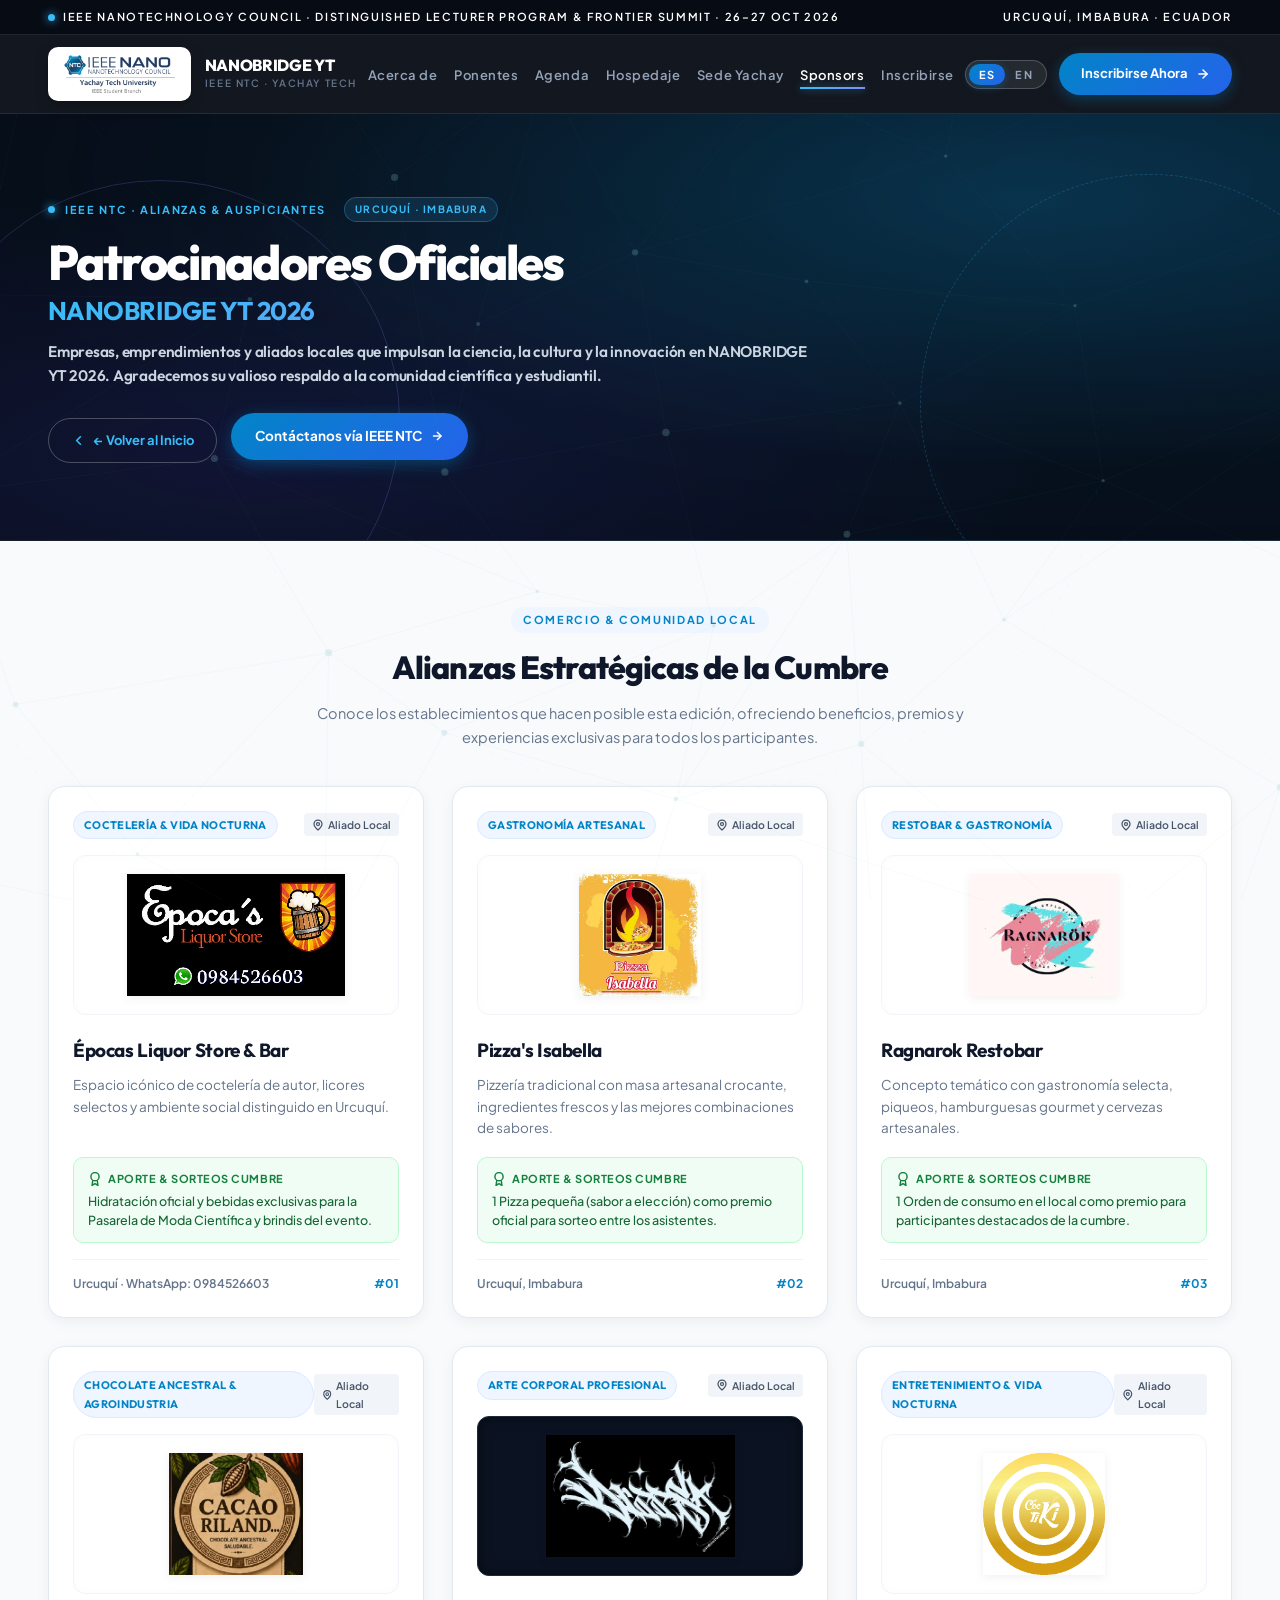
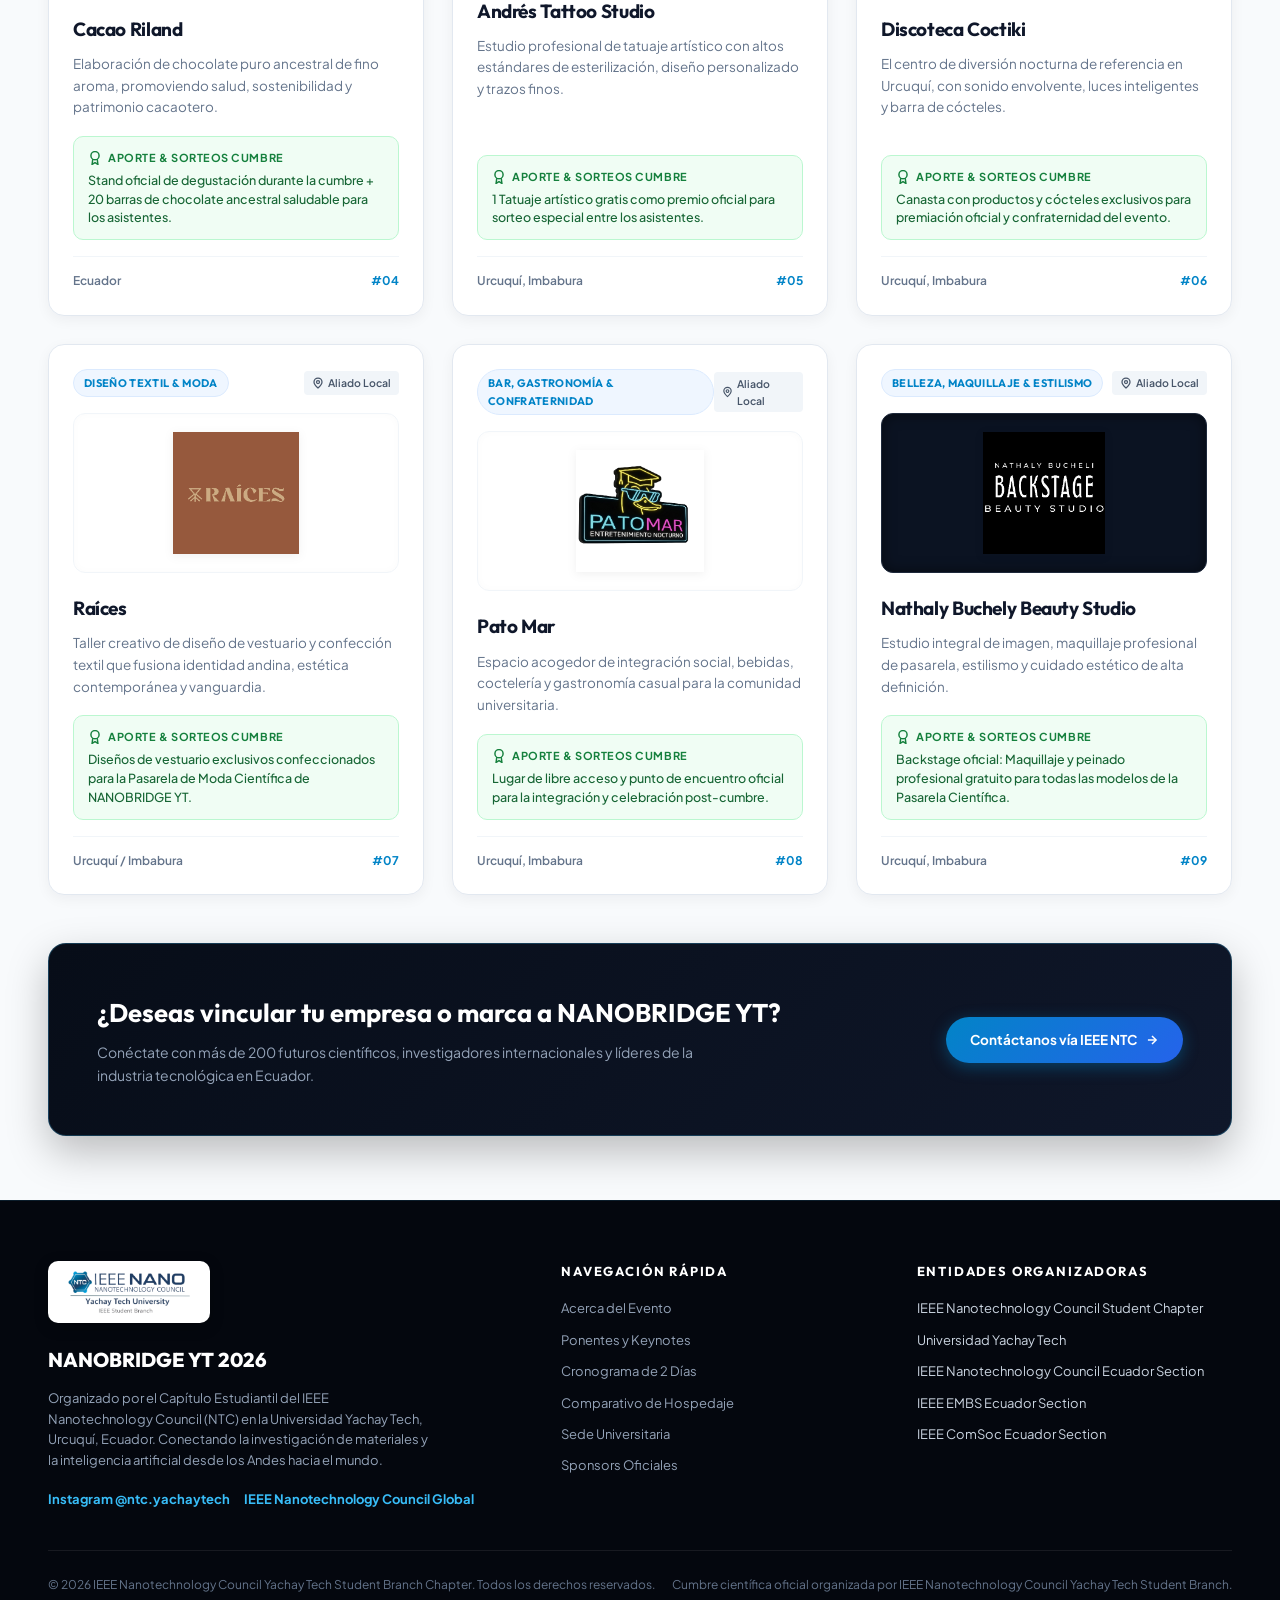
==== sponsors.html @ 6566cf1e "Update footer organizing entities: IEEE Nanotechnology Council Student Chapter & IEEE Nanotechnology" ====
<!DOCTYPE html>
<html lang="es">
<head>
  <meta charset="UTF-8">
  <meta name="viewport" content="width=device-width, initial-scale=1.0">
  <title>Sponsors Oficiales · NANOBRIDGE YT 2026 | IEEE Nanotechnology Council</title>
  <meta name="description" content="Patrocinadores y auspiciantes oficiales de NANOBRIDGE YT 2026. Alianzas locales y empresariales que apoyan la cumbre internacional de nanotecnología e IA en Yachay Tech.">
  <link rel="icon" type="image/png" href="assets/ieee-ntc-official-trimmed.png">

  <!-- Google Fonts Preconnect -->
  <link rel="preconnect" href="https://fonts.googleapis.com">
  <link rel="preconnect" href="https://fonts.gstatic.com" crossorigin>
  <link href="https://fonts.googleapis.com/css2?family=Outfit:wght@400;500;600;700;800&family=Plus+Jakarta+Sans:ital,wght@0,300;0,400;0,500;0,600;0,700;0,800;1,400&family=JetBrains+Mono:wght@400;500;600&display=swap" rel="stylesheet">

  <!-- Stylesheet -->
  <link rel="stylesheet" href="styles.css?v=3.0">

  <!-- Embedded Critical Styles for Instant, Cache-Proof Rendering -->
  <style>
    /* Sticky Top Header */
    .main-header {
      position: sticky;
      top: 0;
      background-color: rgba(7, 11, 20, 0.95) !important;
      backdrop-filter: blur(16px);
      -webkit-backdrop-filter: blur(16px);
      border-bottom: 1px solid rgba(56, 189, 248, 0.15) !important;
      z-index: 100 !important;
      color: #ffffff !important;
    }
    .nav-wrapper, .header-inner {
      display: flex !important;
      justify-content: space-between !important;
      align-items: center !important;
      height: 78px !important;
      flex-wrap: nowrap !important;
    }
    .brand-group {
      display: flex !important;
      align-items: center !important;
      gap: 16px !important;
      flex-shrink: 0 !important;
    }
    .nav-menu {
      display: flex !important;
      align-items: center !important;
      list-style: none !important;
      gap: clamp(8px, 1.3vw, 20px) !important;
      flex-wrap: nowrap !important;
      white-space: nowrap !important;
    }
    .nav-link {
      color: #94a3b8 !important;
      transition: color 0.2s ease !important;
    }
    .nav-link:hover, .nav-link.active {
      color: #ffffff !important;
    }
    .nav-link.active::after {
      width: 100% !important;
    }
    .nav-actions {
      display: flex !important;
      align-items: center !important;
      gap: 12px !important;
      flex-shrink: 0 !important;
    }

    /* Hero Head Section */
    .hero-section,
    .sponsors-hero-section {
      position: relative !important;
      background-color: #070d18 !important;
      background-image: 
        radial-gradient(at 80% 20%, rgba(14, 165, 233, 0.18) 0px, transparent 55%),
        radial-gradient(at 20% 80%, rgba(79, 70, 229, 0.14) 0px, transparent 55%) !important;
      color: #ffffff !important;
      padding: clamp(2.5rem, 4vw, 4rem) 0 clamp(2rem, 3.5vw, 3.5rem) !important;
      border-bottom: 1px solid rgba(255, 255, 255, 0.08) !important;
      overflow: hidden !important;
    }
    .hero-eyebrow-wrapper {
      display: flex !important;
      align-items: center !important;
      gap: 10px !important;
      font-size: 11px !important;
      font-weight: 700 !important;
      letter-spacing: 0.15em !important;
      text-transform: uppercase !important;
      color: #38bdf8 !important;
      margin-bottom: 14px !important;
    }
    .eyebrow-pill {
      width: 7px !important;
      height: 7px !important;
      background-color: #38bdf8 !important;
      border-radius: 50% !important;
      box-shadow: 0 0 10px #38bdf8 !important;
    }
    .hero-main-title {
      color: #ffffff !important;
      font-family: var(--font-heading, 'Outfit', sans-serif) !important;
      font-size: clamp(2.2rem, 3.8vw, 3.4rem) !important;
      font-weight: 800 !important;
      line-height: 1.1 !important;
      margin-bottom: 12px !important;
    }
    .hero-main-title .highlight-accent {
      display: block;
      font-size: clamp(1.2rem, 2vw, 1.6rem);
      background: linear-gradient(135deg, #38bdf8 0%, #818cf8 100%);
      -webkit-background-clip: text;
      -webkit-text-fill-color: transparent;
      margin-top: 6px;
    }
    .hero-tagline {
      color: #cbd5e1 !important;
      font-size: clamp(0.95rem, 1.2vw, 1.12rem) !important;
      line-height: 1.55 !important;
    }

    /* Grid Section */
    .sponsors-grid-section {
      padding: clamp(3.5rem, 5vw, 5rem) 0 !important;
      background-color: #f8fafc !important;
      position: relative !important;
      z-index: 10 !important;
    }
    .sponsors-grid {
      display: grid !important;
      grid-template-columns: repeat(auto-fill, minmax(330px, 1fr)) !important;
      gap: 28px !important;
      margin-top: 32px !important;
    }
    .sponsor-card {
      background-color: #ffffff !important;
      border: 1px solid #e2e8f0 !important;
      border-radius: 16px !important;
      padding: 24px !important;
      display: flex !important;
      flex-direction: column !important;
      justify-content: space-between !important;
      transition: all 0.28s ease !important;
      box-shadow: 0 4px 14px rgba(15, 23, 42, 0.05) !important;
    }
    .sponsor-card:hover {
      transform: translateY(-5px) !important;
      box-shadow: 0 16px 36px rgba(15, 23, 42, 0.12) !important;
      border-color: #38bdf8 !important;
    }
    .sponsor-card-header {
      display: flex !important;
      justify-content: space-between !important;
      align-items: center !important;
      margin-bottom: 16px !important;
    }
    .sponsor-cat-badge {
      font-family: var(--font-heading, 'Outfit', sans-serif);
      font-size: 11px !important;
      font-weight: 700 !important;
      color: #0284c7 !important;
      background: #eff6ff !important;
      border: 1px solid #dbeafe !important;
      padding: 4px 10px !important;
      border-radius: 9999px !important;
      text-transform: uppercase !important;
      letter-spacing: 0.03em !important;
    }
    .sponsor-local-badge {
      font-size: 10.5px !important;
      font-weight: 600 !important;
      color: #475569 !important;
      background: #f1f5f9 !important;
      padding: 3px 8px !important;
      border-radius: 4px !important;
      display: flex !important;
      align-items: center !important;
      gap: 4px !important;
    }
    .sponsor-logo-box {
      width: 100% !important;
      height: 160px !important;
      background: #ffffff !important;
      border: 1px solid #f1f5f9 !important;
      border-radius: 12px !important;
      display: flex !important;
      align-items: center !important;
      justify-content: center !important;
      padding: 16px !important;
      margin-bottom: 20px !important;
      box-shadow: inset 0 0 10px rgba(15, 23, 42, 0.02) !important;
      transition: background 0.2s ease !important;
    }
    .sponsor-logo-box.logo-dark-bg {
      background: #0b1322 !important;
      border-color: #1e293b !important;
      box-shadow: inset 0 0 14px rgba(0, 0, 0, 0.5) !important;
    }
    .sponsor-logo-img {
      max-width: 100% !important;
      max-height: 122px !important;
      object-fit: contain !important;
      display: block !important;
      transition: transform 0.28s ease !important;
    }
    .sponsor-card:hover .sponsor-logo-img {
      transform: scale(1.05) !important;
    }
    .sponsor-name {
      font-family: var(--font-heading, 'Outfit', sans-serif);
      font-size: 19px !important;
      font-weight: 700 !important;
      color: #0f172a !important;
      margin-bottom: 8px !important;
    }
    .sponsor-desc {
      font-size: 13.5px !important;
      line-height: 1.6 !important;
      color: #64748b !important;
      margin-bottom: 18px !important;
    }
    .sponsor-benefit-box {
      background: #f0fdf4 !important;
      border: 1px solid #bbf7d0 !important;
      border-radius: 10px !important;
      padding: 12px 14px !important;
      margin-top: auto !important;
      margin-bottom: 16px !important;
    }
    .sponsor-benefit-header {
      display: flex !important;
      align-items: center !important;
      gap: 6px !important;
      font-size: 11px !important;
      font-weight: 700 !important;
      color: #15803d !important;
      text-transform: uppercase !important;
      letter-spacing: 0.05em !important;
      margin-bottom: 4px !important;
    }
    .sponsor-benefit-text {
      font-size: 12.5px !important;
      line-height: 1.5 !important;
      color: #166534 !important;
      font-weight: 500 !important;
    }
    .sponsor-card-footer {
      padding-top: 14px !important;
      border-top: 1px solid #f1f5f9 !important;
      display: flex !important;
      align-items: center !important;
      justify-content: space-between !important;
      font-size: 12px !important;
      color: #64748b !important;
    }

    /* Partnership CTA Banner */
    .sponsor-cta-banner {
      background: linear-gradient(135deg, #070d18 0%, #0f172a 100%) !important;
      border: 1px solid rgba(56, 189, 248, 0.25) !important;
      border-radius: 18px !important;
      padding: clamp(2rem, 4vw, 3rem) !important;
      margin-top: 48px !important;
      color: #ffffff !important;
      display: flex !important;
      align-items: center !important;
      justify-content: space-between !important;
      gap: 24px !important;
      flex-wrap: wrap !important;
      box-shadow: 0 16px 40px rgba(0, 0, 0, 0.25) !important;
    }
    .sponsor-cta-text h3 {
      font-family: var(--font-heading, 'Outfit', sans-serif);
      font-size: clamp(1.3rem, 2vw, 1.7rem) !important;
      font-weight: 700 !important;
      margin-bottom: 6px !important;
      color: #ffffff !important;
    }
    .sponsor-cta-text p {
      font-size: 14px !important;
      color: #94a3b8 !important;
      max-width: 600px !important;
    }

    /* Footer Final Section */
    .main-footer {
      position: relative !important;
      z-index: 50 !important;
      background-color: #04070e !important;
      color: #94a3b8 !important;
      padding: 60px 0 40px !important;
      border-top: 1px solid rgba(56, 189, 248, 0.12) !important;
    }
    .footer-grid {
      display: grid !important;
      grid-template-columns: 1.5fr 1fr 1fr !important;
      gap: 40px !important;
      margin-bottom: 40px !important;
    }
    .footer-brand-title {
      font-family: var(--font-heading, 'Outfit', sans-serif);
      font-size: 20px !important;
      font-weight: 800 !important;
      color: #ffffff !important;
      margin-bottom: 12px !important;
    }
    .footer-brand-desc {
      color: #94a3b8 !important;
      line-height: 1.6 !important;
      max-width: 380px !important;
      margin-bottom: 18px !important;
    }
    .footer-heading {
      font-family: var(--font-heading, 'Outfit', sans-serif);
      font-size: 13px !important;
      font-weight: 700 !important;
      letter-spacing: 0.14em !important;
      text-transform: uppercase !important;
      color: #ffffff !important;
      margin-bottom: 16px !important;
    }
    .footer-links-list {
      list-style: none !important;
      display: flex !important;
      flex-direction: column !important;
      gap: 10px !important;
    }
    .footer-links-list a {
      color: #94a3b8 !important;
      text-decoration: none !important;
      transition: color 0.2s ease !important;
    }
    .footer-links-list a:hover {
      color: #38bdf8 !important;
    }
    .footer-links-list span {
      color: #cbd5e1 !important;
    }
    .footer-bottom {
      border-top: 1px solid rgba(255, 255, 255, 0.08) !important;
      padding-top: 24px !important;
      color: #64748b !important;
      font-size: 12px !important;
      display: flex !important;
      justify-content: space-between !important;
      align-items: center !important;
      flex-wrap: wrap !important;
      gap: 12px !important;
    }

    @media (max-width: 1120px) {
      .nav-menu { gap: 10px !important; }
      .nav-link { font-size: 12px !important; }
      .btn-header-cta { padding: 8px 14px !important; font-size: 12px !important; }
    }
    @media (max-width: 890px) {
      .nav-menu, .btn-header-cta { display: none !important; }
      .mobile-hamburger { display: flex !important; }
      .mobile-nav-drawer { top: 78px !important; }
      .footer-grid { grid-template-columns: 1fr !important; gap: 30px !important; }
    }
  </style>
</head>
<body>

  <!-- Ambient Interactive Canvas & Pointer Tracking Aura -->
  <canvas id="mesh-canvas" aria-hidden="true"></canvas>
  <div class="ambient-aura" aria-hidden="true"></div>

  <!-- Top Notification Bar -->
  <div class="top-notice-bar" role="banner">
    <div class="container notice-inner">
      <div class="notice-left">
        <span class="notice-dot"></span>
        <span data-i18n="top-notice">IEEE Nanotechnology Council · Distinguished Lecturer Program & Frontier Summit · 26–27 Oct 2026</span>
      </div>
      <div class="notice-right">
        <span>Urcuquí, Imbabura · Ecuador</span>
      </div>
    </div>
  </div>

  <!-- Header & Sticky Navigation -->
  <header class="main-header" id="main-header">
    <div class="container nav-wrapper">
      <!-- Brand Logo & Identity -->
      <div class="brand-group">
        <a href="index.html#hero" class="brand-badge" aria-label="NANOBRIDGE YT 2026 - Inicio">
          <div class="brand-logo-badge">
            <img src="assets/ieee-ntc-official-trimmed.png" alt="IEEE Nanotechnology Council · Yachay Tech Student Branch" class="brand-logo-img">
          </div>
          <div class="brand-text-block">
            <span class="brand-tag">NANOBRIDGE YT</span>
            <span class="brand-sub">IEEE NTC · Yachay Tech</span>
          </div>
        </a>
      </div>

      <!-- Desktop Menu Links -->
      <nav aria-label="Navegación Principal">
        <ul class="nav-menu">
          <li><a href="index.html#about" class="nav-link" data-i18n="nav-about">Acerca de</a></li>
          <li><a href="index.html#speakers" class="nav-link" data-i18n="nav-speakers">Ponentes</a></li>
          <li><a href="index.html#schedule" class="nav-link" data-i18n="nav-schedule">Agenda</a></li>
          <li><a href="index.html#lodging" class="nav-link" data-i18n="nav-lodging">Hospedaje</a></li>
          <li><a href="index.html#venue" class="nav-link" data-i18n="nav-venue">Sede Yachay</a></li>
          <li><a href="sponsors.html" class="nav-link active" data-i18n="nav-sponsors">Sponsors</a></li>
          <li><a href="index.html#registration" class="nav-link" data-i18n="nav-register">Inscribirse</a></li>
        </ul>
      </nav>

      <!-- Language & CTA Actions -->
      <div class="nav-actions">
        <div class="lang-toggle" aria-label="Seleccionar idioma">
          <button type="button" class="lang-btn active lang-btn-es" id="lang-btn-es">ES</button>
          <button type="button" class="lang-btn lang-btn-en" id="lang-btn-en">EN</button>
        </div>
        <a href="index.html#registration" class="btn-header-cta" data-i18n="cta-register">
          <span>Inscribirse Ahora</span>
          <svg width="14" height="14" viewBox="0 0 24 24" fill="none" stroke="currentColor" stroke-width="2.5" stroke-linecap="round" stroke-linejoin="round"><path d="M5 12h14"></path><path d="m12 5 7 7-7 7"></path></svg>
        </a>
        <button type="button" class="mobile-hamburger" id="mobile-hamburger" aria-label="Abrir Menú">
          <span></span><span></span><span></span>
        </button>
      </div>
    </div>
  </header>

  <!-- Mobile Drawer Menu -->
  <div class="mobile-nav-drawer" id="mobile-nav-drawer">
    <div class="lang-toggle" style="margin-bottom: 16px; align-self: flex-start;" aria-label="Seleccionar idioma">
      <button type="button" class="lang-btn active lang-btn-es" id="lang-btn-es-mobile">ES</button>
      <button type="button" class="lang-btn lang-btn-en" id="lang-btn-en-mobile">EN</button>
    </div>
    <a href="index.html#about" class="nav-link" data-i18n="nav-about">Acerca de</a>
    <a href="index.html#speakers" class="nav-link" data-i18n="nav-speakers">Ponentes</a>
    <a href="index.html#schedule" class="nav-link" data-i18n="nav-schedule">Agenda</a>
    <a href="index.html#lodging" class="nav-link" data-i18n="nav-lodging">Hospedaje</a>
    <a href="index.html#venue" class="nav-link" data-i18n="nav-venue">Sede Yachay</a>
    <a href="sponsors.html" class="nav-link active" data-i18n="nav-sponsors">Sponsors</a>
    <a href="index.html#registration" class="nav-link" data-i18n="nav-register">Inscribirse</a>
  </div>

  <main>
    <!-- ============================================================
         SPONSORS HERO SECTION
         ============================================================ -->
    <section class="hero-section sponsors-hero-section" id="hero" data-fellowship-scene="ink">
      <div class="hero-background-aura" aria-hidden="true"></div>
      <div class="hero-orbit-ring-1" aria-hidden="true"></div>
      <div class="hero-orbit-ring-2" aria-hidden="true"></div>

      <div class="container">
        <div style="max-width: 860px; padding: clamp(1.2rem, 2.5vw, 2.5rem) 0;">
          <div class="hero-eyebrow-wrapper">
            <span class="eyebrow-pill"></span>
            <span data-i18n="sponsors-eyebrow">IEEE NTC · ALIANZAS & AUSPICIAN TES</span>
            <span style="font-size: 10px; font-weight: 700; color: #38bdf8; text-transform: uppercase; letter-spacing: 0.12em; background: rgba(56, 189, 248, 0.12); padding: 3px 10px; border-radius: 9999px; border: 1px solid rgba(56, 189, 248, 0.3); margin-left: 8px;">Urcuquí · Imbabura</span>
          </div>

          <h1 class="hero-main-title">
            <span data-i18n="sponsors-title">Patrocinadores Oficiales</span>
            <span class="highlight-accent">NANOBRIDGE YT 2026</span>
          </h1>

          <p class="hero-tagline" data-i18n="sponsors-lead" style="max-width: 780px;">
            Empresas, emprendimientos y aliados locales que impulsan la ciencia, la cultura y la innovación en NANOBRIDGE YT 2026. Agradecemos su valioso respaldo a la comunidad científica y estudiantil.
          </p>

          <div class="hero-cta-group" style="margin-top: 20px;">
            <a href="index.html" class="btn-outline-pill sponsors-back-link" data-i18n="sponsors-back-home">
              <svg width="15" height="15" viewBox="0 0 24 24" fill="none" stroke="currentColor" stroke-width="2.5" stroke-linecap="round" stroke-linejoin="round"><path d="m15 18-6-6 6-6"/></svg>
              <span>← Volver al Inicio</span>
            </a>
            <a href="https://www.instagram.com/ntc.yachaytech" target="_blank" rel="noopener" class="btn-primary-pill">
              <span data-i18n="sponsors-cta-btn">Sumar mi Marca / Empresa</span>
              <svg width="14" height="14" viewBox="0 0 24 24" fill="none" stroke="currentColor" stroke-width="2.5"><path d="M5 12h14"/><path d="m12 5 7 7-7 7"/></svg>
            </a>
          </div>
        </div>
      </div>
    </section>

    <!-- ============================================================
         SPONSORS GRID SECTION (9 LOCAL SPONSORS)
         ============================================================ -->
    <section class="sponsors-grid-section" data-fellowship-scene="paper">
      <div class="container">

        <div style="text-align: center; max-width: 680px; margin: 0 auto 36px;">
          <span style="font-size: 11px; font-weight: 700; letter-spacing: 0.15em; text-transform: uppercase; color: #0284c7; background: #eff6ff; padding: 4px 12px; border-radius: 9999px; display: inline-block; margin-bottom: 8px;">Comercio & Comunidad Local</span>
          <h2 style="font-family: var(--font-heading); font-size: clamp(1.8rem, 2.5vw, 2.2rem); font-weight: 800; color: #0f172a; letter-spacing: -0.03em;">Alianzas Estratégicas de la Cumbre</h2>
          <p style="font-size: 14.5px; color: #64748b; margin-top: 8px;">Conoce los establecimientos que hacen posible esta edición, ofreciendo beneficios, premios y experiencias exclusivas para todos los participantes.</p>
        </div>

        <div class="sponsors-grid">

          <!-- 1. Épocas Liquor Store & Bar -->
          <article class="sponsor-card">
            <div class="sponsor-card-header">
              <span class="sponsor-cat-badge" data-i18n="sp-epocas-cat">Coctelería & Vida Nocturna</span>
              <span class="sponsor-local-badge">
                <svg width="12" height="12" viewBox="0 0 24 24" fill="none" stroke="currentColor" stroke-width="2.5"><path d="M12 2a8 8 0 0 0-8 8c0 5.25 8 12 8 12s8-6.75 8-12a8 8 0 0 0-8-8z"/><circle cx="12" cy="10" r="3"/></svg>
                <span data-i18n="sponsors-badge-local">Aliado Local</span>
              </span>
            </div>

            <div class="sponsor-logo-box">
              <img src="assets/sponsors/epocas.png" alt="Épocas Liquor Store & Bar" class="sponsor-logo-img" loading="lazy">
            </div>

            <div class="sponsor-card-body">
              <h3 class="sponsor-name" data-i18n="sp-epocas-title">Épocas Liquor Store & Bar</h3>
              <p class="sponsor-desc" data-i18n="sp-epocas-desc">Espacio icónico de coctelería de autor, licores selectos y ambiente social distinguido en Urcuquí.</p>

              <div class="sponsor-benefit-box">
                <div class="sponsor-benefit-header">
                  <svg width="14" height="14" viewBox="0 0 24 24" fill="none" stroke="currentColor" stroke-width="2.5"><circle cx="12" cy="8" r="7"/><polyline points="8.21 13.89 7 23 12 20 17 23 15.79 13.88"/></svg>
                  <span data-i18n="sponsors-badge-benefit">Aporte & Sorteos Cumbre</span>
                </div>
                <p class="sponsor-benefit-text" data-i18n="sp-epocas-benefit">Hidratación oficial y bebidas exclusivas para la Pasarela de Moda Científica y brindis del evento.</p>
              </div>
            </div>

            <div class="sponsor-card-footer">
              <span class="sponsor-loc-pill" data-i18n="sp-epocas-loc">Urcuquí · WhatsApp: 0984526603</span>
              <span style="font-weight: 700; color: #0284c7;">#01</span>
            </div>
          </article>

          <!-- 2. Pizza's Isabella -->
          <article class="sponsor-card">
            <div class="sponsor-card-header">
              <span class="sponsor-cat-badge" data-i18n="sp-isabella-cat">Gastronomía Artesanal</span>
              <span class="sponsor-local-badge">
                <svg width="12" height="12" viewBox="0 0 24 24" fill="none" stroke="currentColor" stroke-width="2.5"><path d="M12 2a8 8 0 0 0-8 8c0 5.25 8 12 8 12s8-6.75 8-12a8 8 0 0 0-8-8z"/><circle cx="12" cy="10" r="3"/></svg>
                <span data-i18n="sponsors-badge-local">Aliado Local</span>
              </span>
            </div>

            <div class="sponsor-logo-box">
              <img src="assets/sponsors/pizza_isabella.png" alt="Pizza's Isabella" class="sponsor-logo-img" loading="lazy">
            </div>

            <div class="sponsor-card-body">
              <h3 class="sponsor-name" data-i18n="sp-isabella-title">Pizza's Isabella</h3>
              <p class="sponsor-desc" data-i18n="sp-isabella-desc">Pizzería tradicional con masa artesanal crocante, ingredientes frescos y las mejores combinaciones de sabores.</p>

              <div class="sponsor-benefit-box">
                <div class="sponsor-benefit-header">
                  <svg width="14" height="14" viewBox="0 0 24 24" fill="none" stroke="currentColor" stroke-width="2.5"><circle cx="12" cy="8" r="7"/><polyline points="8.21 13.89 7 23 12 20 17 23 15.79 13.88"/></svg>
                  <span data-i18n="sponsors-badge-benefit">Aporte & Sorteos Cumbre</span>
                </div>
                <p class="sponsor-benefit-text" data-i18n="sp-isabella-benefit">1 Pizza pequeña (sabor a elección) como premio oficial para sorteo entre los asistentes.</p>
              </div>
            </div>

            <div class="sponsor-card-footer">
              <span class="sponsor-loc-pill" data-i18n="sp-isabella-loc">Urcuquí, Imbabura</span>
              <span style="font-weight: 700; color: #0284c7;">#02</span>
            </div>
          </article>

          <!-- 3. Ragnarok Restobar -->
          <article class="sponsor-card">
            <div class="sponsor-card-header">
              <span class="sponsor-cat-badge" data-i18n="sp-ragnarok-cat">Restobar & Gastronomía</span>
              <span class="sponsor-local-badge">
                <svg width="12" height="12" viewBox="0 0 24 24" fill="none" stroke="currentColor" stroke-width="2.5"><path d="M12 2a8 8 0 0 0-8 8c0 5.25 8 12 8 12s8-6.75 8-12a8 8 0 0 0-8-8z"/><circle cx="12" cy="10" r="3"/></svg>
                <span data-i18n="sponsors-badge-local">Aliado Local</span>
              </span>
            </div>

            <div class="sponsor-logo-box">
              <img src="assets/sponsors/ragnarok.png" alt="Ragnarok Restobar" class="sponsor-logo-img" loading="lazy">
            </div>

            <div class="sponsor-card-body">
              <h3 class="sponsor-name" data-i18n="sp-ragnarok-title">Ragnarok Restobar</h3>
              <p class="sponsor-desc" data-i18n="sp-ragnarok-desc">Concepto temático con gastronomía selecta, piqueos, hamburguesas gourmet y cervezas artesanales.</p>

              <div class="sponsor-benefit-box">
                <div class="sponsor-benefit-header">
                  <svg width="14" height="14" viewBox="0 0 24 24" fill="none" stroke="currentColor" stroke-width="2.5"><circle cx="12" cy="8" r="7"/><polyline points="8.21 13.89 7 23 12 20 17 23 15.79 13.88"/></svg>
                  <span data-i18n="sponsors-badge-benefit">Aporte & Sorteos Cumbre</span>
                </div>
                <p class="sponsor-benefit-text" data-i18n="sp-ragnarok-benefit">1 Orden de consumo en el local como premio para participantes destacados de la cumbre.</p>
              </div>
            </div>

            <div class="sponsor-card-footer">
              <span class="sponsor-loc-pill" data-i18n="sp-ragnarok-loc">Urcuquí, Imbabura</span>
              <span style="font-weight: 700; color: #0284c7;">#03</span>
            </div>
          </article>

          <!-- 4. Cacao Riland -->
          <article class="sponsor-card">
            <div class="sponsor-card-header">
              <span class="sponsor-cat-badge" data-i18n="sp-riland-cat">Chocolate Ancestral & Agroindustria</span>
              <span class="sponsor-local-badge">
                <svg width="12" height="12" viewBox="0 0 24 24" fill="none" stroke="currentColor" stroke-width="2.5"><path d="M12 2a8 8 0 0 0-8 8c0 5.25 8 12 8 12s8-6.75 8-12a8 8 0 0 0-8-8z"/><circle cx="12" cy="10" r="3"/></svg>
                <span data-i18n="sponsors-badge-local">Aliado Local</span>
              </span>
            </div>

            <div class="sponsor-logo-box">
              <img src="assets/sponsors/cacao_riland.png" alt="Cacao Riland" class="sponsor-logo-img" loading="lazy">
            </div>

            <div class="sponsor-card-body">
              <h3 class="sponsor-name" data-i18n="sp-riland-title">Cacao Riland</h3>
              <p class="sponsor-desc" data-i18n="sp-riland-desc">Elaboración de chocolate puro ancestral de fino aroma, promoviendo salud, sostenibilidad y patrimonio cacaotero.</p>

              <div class="sponsor-benefit-box">
                <div class="sponsor-benefit-header">
                  <svg width="14" height="14" viewBox="0 0 24 24" fill="none" stroke="currentColor" stroke-width="2.5"><circle cx="12" cy="8" r="7"/><polyline points="8.21 13.89 7 23 12 20 17 23 15.79 13.88"/></svg>
                  <span data-i18n="sponsors-badge-benefit">Aporte & Sorteos Cumbre</span>
                </div>
                <p class="sponsor-benefit-text" data-i18n="sp-riland-benefit">Stand oficial de degustación durante la cumbre + 20 barras de chocolate ancestral saludable para los asistentes.</p>
              </div>
            </div>

            <div class="sponsor-card-footer">
              <span class="sponsor-loc-pill" data-i18n="sp-riland-loc">Ecuador</span>
              <span style="font-weight: 700; color: #0284c7;">#04</span>
            </div>
          </article>

          <!-- 5. Andrés Tattoo Studio -->
          <article class="sponsor-card">
            <div class="sponsor-card-header">
              <span class="sponsor-cat-badge" data-i18n="sp-andres-cat">Arte Corporal Profesional</span>
              <span class="sponsor-local-badge">
                <svg width="12" height="12" viewBox="0 0 24 24" fill="none" stroke="currentColor" stroke-width="2.5"><path d="M12 2a8 8 0 0 0-8 8c0 5.25 8 12 8 12s8-6.75 8-12a8 8 0 0 0-8-8z"/><circle cx="12" cy="10" r="3"/></svg>
                <span data-i18n="sponsors-badge-local">Aliado Local</span>
              </span>
            </div>

            <div class="sponsor-logo-box logo-dark-bg">
              <img src="assets/sponsors/andres_tattoo.png" alt="Andrés Tattoo Studio" class="sponsor-logo-img" loading="lazy">
            </div>

            <div class="sponsor-card-body">
              <h3 class="sponsor-name" data-i18n="sp-andres-title">Andrés Tattoo Studio</h3>
              <p class="sponsor-desc" data-i18n="sp-andres-desc">Estudio profesional de tatuaje artístico con altos estándares de esterilización, diseño personalizado y trazos finos.</p>

              <div class="sponsor-benefit-box">
                <div class="sponsor-benefit-header">
                  <svg width="14" height="14" viewBox="0 0 24 24" fill="none" stroke="currentColor" stroke-width="2.5"><circle cx="12" cy="8" r="7"/><polyline points="8.21 13.89 7 23 12 20 17 23 15.79 13.88"/></svg>
                  <span data-i18n="sponsors-badge-benefit">Aporte & Sorteos Cumbre</span>
                </div>
                <p class="sponsor-benefit-text" data-i18n="sp-andres-benefit">1 Tatuaje artístico gratis como premio oficial para sorteo especial entre los asistentes.</p>
              </div>
            </div>

            <div class="sponsor-card-footer">
              <span class="sponsor-loc-pill" data-i18n="sp-andres-loc">Urcuquí, Imbabura</span>
              <span style="font-weight: 700; color: #0284c7;">#05</span>
            </div>
          </article>

          <!-- 6. Discoteca Coctiki -->
          <article class="sponsor-card">
            <div class="sponsor-card-header">
              <span class="sponsor-cat-badge" data-i18n="sp-coctiki-cat">Entretenimiento & Vida Nocturna</span>
              <span class="sponsor-local-badge">
                <svg width="12" height="12" viewBox="0 0 24 24" fill="none" stroke="currentColor" stroke-width="2.5"><path d="M12 2a8 8 0 0 0-8 8c0 5.25 8 12 8 12s8-6.75 8-12a8 8 0 0 0-8-8z"/><circle cx="12" cy="10" r="3"/></svg>
                <span data-i18n="sponsors-badge-local">Aliado Local</span>
              </span>
            </div>

            <div class="sponsor-logo-box">
              <img src="assets/sponsors/coctiki.png" alt="Discoteca Coctiki" class="sponsor-logo-img" loading="lazy">
            </div>

            <div class="sponsor-card-body">
              <h3 class="sponsor-name" data-i18n="sp-coctiki-title">Discoteca Coctiki</h3>
              <p class="sponsor-desc" data-i18n="sp-coctiki-desc">El centro de diversión nocturna de referencia en Urcuquí, con sonido envolvente, luces inteligentes y barra de cócteles.</p>

              <div class="sponsor-benefit-box">
                <div class="sponsor-benefit-header">
                  <svg width="14" height="14" viewBox="0 0 24 24" fill="none" stroke="currentColor" stroke-width="2.5"><circle cx="12" cy="8" r="7"/><polyline points="8.21 13.89 7 23 12 20 17 23 15.79 13.88"/></svg>
                  <span data-i18n="sponsors-badge-benefit">Aporte & Sorteos Cumbre</span>
                </div>
                <p class="sponsor-benefit-text" data-i18n="sp-coctiki-benefit">Canasta con productos y cócteles exclusivos para premiación oficial y confraternidad del evento.</p>
              </div>
            </div>

            <div class="sponsor-card-footer">
              <span class="sponsor-loc-pill" data-i18n="sp-coctiki-loc">Urcuquí, Imbabura</span>
              <span style="font-weight: 700; color: #0284c7;">#06</span>
            </div>
          </article>

          <!-- 7. Raíces -->
          <article class="sponsor-card">
            <div class="sponsor-card-header">
              <span class="sponsor-cat-badge" data-i18n="sp-raices-cat">Diseño Textil & Moda</span>
              <span class="sponsor-local-badge">
                <svg width="12" height="12" viewBox="0 0 24 24" fill="none" stroke="currentColor" stroke-width="2.5"><path d="M12 2a8 8 0 0 0-8 8c0 5.25 8 12 8 12s8-6.75 8-12a8 8 0 0 0-8-8z"/><circle cx="12" cy="10" r="3"/></svg>
                <span data-i18n="sponsors-badge-local">Aliado Local</span>
              </span>
            </div>

            <div class="sponsor-logo-box">
              <img src="assets/sponsors/raices.png" alt="Raíces" class="sponsor-logo-img" loading="lazy">
            </div>

            <div class="sponsor-card-body">
              <h3 class="sponsor-name" data-i18n="sp-raices-title">Raíces</h3>
              <p class="sponsor-desc" data-i18n="sp-raices-desc">Taller creativo de diseño de vestuario y confección textil que fusiona identidad andina, estética contemporánea y vanguardia.</p>

              <div class="sponsor-benefit-box">
                <div class="sponsor-benefit-header">
                  <svg width="14" height="14" viewBox="0 0 24 24" fill="none" stroke="currentColor" stroke-width="2.5"><circle cx="12" cy="8" r="7"/><polyline points="8.21 13.89 7 23 12 20 17 23 15.79 13.88"/></svg>
                  <span data-i18n="sponsors-badge-benefit">Aporte & Sorteos Cumbre</span>
                </div>
                <p class="sponsor-benefit-text" data-i18n="sp-raices-benefit">Diseños de vestuario exclusivos confeccionados para la Pasarela de Moda Científica de NANOBRIDGE YT.</p>
              </div>
            </div>

            <div class="sponsor-card-footer">
              <span class="sponsor-loc-pill" data-i18n="sp-raices-loc">Urcuquí / Imbabura</span>
              <span style="font-weight: 700; color: #0284c7;">#07</span>
            </div>
          </article>

          <!-- 8. Pato Mar -->
          <article class="sponsor-card">
            <div class="sponsor-card-header">
              <span class="sponsor-cat-badge" data-i18n="sp-patomar-cat">Bar, Gastronomía & Confraternidad</span>
              <span class="sponsor-local-badge">
                <svg width="12" height="12" viewBox="0 0 24 24" fill="none" stroke="currentColor" stroke-width="2.5"><path d="M12 2a8 8 0 0 0-8 8c0 5.25 8 12 8 12s8-6.75 8-12a8 8 0 0 0-8-8z"/><circle cx="12" cy="10" r="3"/></svg>
                <span data-i18n="sponsors-badge-local">Aliado Local</span>
              </span>
            </div>

            <div class="sponsor-logo-box">
              <img src="assets/sponsors/patomar.png" alt="Pato Mar" class="sponsor-logo-img" loading="lazy">
            </div>

            <div class="sponsor-card-body">
              <h3 class="sponsor-name" data-i18n="sp-patomar-title">Pato Mar</h3>
              <p class="sponsor-desc" data-i18n="sp-patomar-desc">Espacio acogedor de integración social, bebidas, coctelería y gastronomía casual para la comunidad universitaria.</p>

              <div class="sponsor-benefit-box">
                <div class="sponsor-benefit-header">
                  <svg width="14" height="14" viewBox="0 0 24 24" fill="none" stroke="currentColor" stroke-width="2.5"><circle cx="12" cy="8" r="7"/><polyline points="8.21 13.89 7 23 12 20 17 23 15.79 13.88"/></svg>
                  <span data-i18n="sponsors-badge-benefit">Aporte & Sorteos Cumbre</span>
                </div>
                <p class="sponsor-benefit-text" data-i18n="sp-patomar-benefit">Lugar de libre acceso y punto de encuentro oficial para la integración y celebración post-cumbre.</p>
              </div>
            </div>

            <div class="sponsor-card-footer">
              <span class="sponsor-loc-pill" data-i18n="sp-patomar-loc">Urcuquí, Imbabura</span>
              <span style="font-weight: 700; color: #0284c7;">#08</span>
            </div>
          </article>

          <!-- 9. Nathaly Buchely Beauty Studio -->
          <article class="sponsor-card">
            <div class="sponsor-card-header">
              <span class="sponsor-cat-badge" data-i18n="sp-nathaly-cat">Belleza, Maquillaje & Estilismo</span>
              <span class="sponsor-local-badge">
                <svg width="12" height="12" viewBox="0 0 24 24" fill="none" stroke="currentColor" stroke-width="2.5"><path d="M12 2a8 8 0 0 0-8 8c0 5.25 8 12 8 12s8-6.75 8-12a8 8 0 0 0-8-8z"/><circle cx="12" cy="10" r="3"/></svg>
                <span data-i18n="sponsors-badge-local">Aliado Local</span>
              </span>
            </div>

            <div class="sponsor-logo-box logo-dark-bg">
              <img src="assets/sponsors/nathaly_buchely.png" alt="Nathaly Buchely Beauty Studio" class="sponsor-logo-img" loading="lazy">
            </div>

            <div class="sponsor-card-body">
              <h3 class="sponsor-name" data-i18n="sp-nathaly-title">Nathaly Buchely Beauty Studio</h3>
              <p class="sponsor-desc" data-i18n="sp-nathaly-desc">Estudio integral de imagen, maquillaje profesional de pasarela, estilismo y cuidado estético de alta definición.</p>

              <div class="sponsor-benefit-box">
                <div class="sponsor-benefit-header">
                  <svg width="14" height="14" viewBox="0 0 24 24" fill="none" stroke="currentColor" stroke-width="2.5"><circle cx="12" cy="8" r="7"/><polyline points="8.21 13.89 7 23 12 20 17 23 15.79 13.88"/></svg>
                  <span data-i18n="sponsors-badge-benefit">Aporte & Sorteos Cumbre</span>
                </div>
                <p class="sponsor-benefit-text" data-i18n="sp-nathaly-benefit">Backstage oficial: Maquillaje y peinado profesional gratuito para todas las modelos de la Pasarela Científica.</p>
              </div>
            </div>

            <div class="sponsor-card-footer">
              <span class="sponsor-loc-pill" data-i18n="sp-nathaly-loc">Urcuquí, Imbabura</span>
              <span style="font-weight: 700; color: #0284c7;">#09</span>
            </div>
          </article>

        </div>

        <!-- Partnership CTA Banner -->
        <div class="sponsor-cta-banner">
          <div class="sponsor-cta-text">
            <h3 data-i18n="sponsors-cta-title">¿Deseas vincular tu empresa o marca a NANOBRIDGE YT?</h3>
            <p data-i18n="sponsors-cta-desc">Conéctate con más de 200 futuros científicos, investigadores internacionales y líderes de la industria tecnológica en Ecuador.</p>
          </div>
          <a href="https://www.instagram.com/ntc.yachaytech" target="_blank" rel="noopener" class="btn-primary-pill">
            <span data-i18n="sponsors-cta-btn">Contáctanos vía IEEE NTC</span>
            <svg width="14" height="14" viewBox="0 0 24 24" fill="none" stroke="currentColor" stroke-width="2.5"><path d="M5 12h14"/><path d="m12 5 7 7-7 7"/></svg>
          </a>
        </div>

      </div>
    </section>
  </main>

  <!-- ============================================================
       FOOTER
       ============================================================ -->
  <footer class="main-footer" data-fellowship-scene="ink">
    <div class="container">
      <div class="footer-grid">
        <div>
          <div class="footer-logo-badge">
            <img src="assets/ieee-ntc-official-trimmed.png" alt="IEEE Nanotechnology Council · Yachay Tech Student Branch" class="footer-logo-img">
          </div>
          <h3 class="footer-brand-title">NANOBRIDGE YT 2026</h3>
          <p class="footer-brand-desc" data-i18n="footer-brand-desc">
            Organizado por el Capítulo Estudiantil del IEEE Nanotechnology Council (NTC) en la Universidad Yachay Tech, Urcuquí, Ecuador. Conectando la investigación de materiales y la inteligencia artificial desde los Andes hacia el mundo.
          </p>
          <div style="display: flex; gap: 14px; margin-top: 14px; flex-wrap: wrap;">
            <a href="https://www.instagram.com/ntc.yachaytech" target="_blank" rel="noopener" style="color: #38bdf8; font-weight: 700; font-size: 13px;">Instagram @ntc.yachaytech</a>
            <a href="https://ieeenano.org" target="_blank" rel="noopener" style="color: #38bdf8; font-weight: 700; font-size: 13px;">IEEE Nanotechnology Council Global</a>
          </div>
        </div>

        <div>
          <h4 class="footer-heading" data-i18n="footer-quick-nav">Navegación Rápida</h4>
          <ul class="footer-links-list">
            <li><a href="index.html#about" data-i18n="footer-nav-about">Acerca del Evento</a></li>
            <li><a href="index.html#speakers" data-i18n="footer-nav-speakers">Ponentes y Keynotes</a></li>
            <li><a href="index.html#schedule" data-i18n="footer-nav-schedule">Cronograma de 2 Días</a></li>
            <li><a href="index.html#lodging" data-i18n="footer-nav-lodging">Comparativo de Hospedaje</a></li>
            <li><a href="index.html#venue" data-i18n="footer-nav-venue">Sede Universitaria</a></li>
            <li><a href="sponsors.html" data-i18n="footer-nav-sponsors">Sponsors Oficiales</a></li>
          </ul>
        </div>

        <div>
          <h4 class="footer-heading" data-i18n="footer-org-entities">Entidades Organizadoras</h4>
          <ul class="footer-links-list">
            <li><span>IEEE Nanotechnology Council Student Chapter</span></li>
            <li><span>Universidad Yachay Tech</span></li>
            <li><span>IEEE Nanotechnology Council Ecuador Section</span></li>
            <li><span>IEEE EMBS Ecuador Section</span></li>
            <li><span>IEEE ComSoc Ecuador Section</span></li>
          </ul>
        </div>
      </div>

      <div class="footer-bottom">
        <p data-i18n="footer-copy-1">© 2026 IEEE Nanotechnology Council Yachay Tech Student Branch Chapter. Todos los derechos reservados.</p>
        <p data-i18n="footer-copy-2">Cumbre científica oficial organizada por IEEE Nanotechnology Council Yachay Tech Student Branch.</p>
      </div>
    </div>
  </footer>

  <!-- Main JavaScript File -->
  <script src="main.js?v=3.0"></script>
</body>
</html>
---- styles.css ----
/* ==========================================================================
   NANOBRIDGE YT 2026 - DESIGN SYSTEM & STYLESHEET
   Aesthetic inspired by MIT Critical Data (MAKE HEALTH) & IEEE Nanotechnology Council
   Palette: Deep Teal, Warm Cream, Pastel Apricot, Soft Sage, Amber & Terracotta
   ========================================================================== */

@import url('https://fonts.googleapis.com/css2?family=Outfit:wght@400;500;600;700;800&family=Plus+Jakarta+Sans:ital,wght@0,300;0,400;0,500;0,600;0,700;0,800;1,400&family=JetBrains+Mono:wght@400;500;600&display=swap');

:root {
  /* ========================================================================
     NANOBRIDGE YT 2026 - UNIQUE IDENTITY: QUANTUM PLASMA & TITANIUM OBSIDIAN
     Distinctive Palette: Deep Midnight Cobalt, Quantum Electric Cyan, Titanium White & Crisp Slate
     ======================================================================== */
  --color-teal-dark: #070b14;       /* Deep Cosmic Space / Vacuum Obsidian */
  --color-teal-mid: #0a1322;        /* Midnight Space Navy */
  --color-teal-deep: #03060c;       /* Deepest obsidian black */
  
  --color-cream: #ffffff;           /* Clean pure white background */
  --color-cream-light: #f8fafc;     /* Subtle ice-slate background for alternate sections */
  --color-cream-card: #ffffff;      /* Pure white cards */
  
  --color-apricot: #cbd5e1;         /* Titanium silver text & accents */
  --color-apricot-light: #f1f5f9;   /* Neutral soft pills */
  
  --color-amber: #0284c7;           /* IEEE Master Technology Blue */
  --color-amber-hover: #0369a1;     /* Hover blue */
  
  --color-plasma-cyan: #38bdf8;     /* Luminous Argon Plasma Cyan (Signature Glow) */
  --color-plasma-violet: #818cf8;   /* Electric Quantum Violet */
  
  --color-sage: #94a3b8;            /* Slate light grey */
  --color-sage-light: #ffffff;      /* Pure white */
  --color-sage-dark: #64748b;       /* Subtle text */
  --color-sage-muted: #64748b;      /* Slate body text */
  
  --color-rust: #0284c7;            /* Blue accent */
  --color-rust-light: #eff6ff;      /* Subtle blue tint */
  --color-white: #ffffff;
  --color-black: #03060c;

  /* Typography */
  --font-heading: 'Outfit', -apple-system, BlinkMacSystemFont, sans-serif;
  --font-body: 'Plus Jakarta Sans', -apple-system, BlinkMacSystemFont, sans-serif;
  --font-mono: 'JetBrains Mono', monospace;

  /* Spacing & Radii */
  --radius-xs: 4px;
  --radius-sm: 8px;
  --radius-md: 10px;
  --radius-lg: 12px;
  --radius-xl: 14px;
  --radius-2xl: 18px;
  --radius-pill: 9999px;

  /* Shadows */
  --shadow-sm: 0 1px 3px rgba(15, 23, 42, 0.04);
  --shadow-md: 0 4px 12px rgba(15, 23, 42, 0.06);
  --shadow-lg: 0 12px 28px rgba(15, 23, 42, 0.09);
  --shadow-glow: 0 0 40px rgba(2, 132, 199, 0.2);

  /* Transitions */
  --transition-fast: 0.18s cubic-bezier(0.16, 1, 0.3, 1);
  --transition-normal: 0.28s cubic-bezier(0.16, 1, 0.3, 1);
  --transition-slow: 0.45s cubic-bezier(0.16, 1, 0.3, 1);

  /* Pointer tracking vars */
  --pointer-x: 50vw;
  --pointer-y: 50vh;
}

/* Base Reset & Box Sizing */
*, *::before, *::after {
  box-sizing: border-box;
  margin: 0;
  padding: 0;
}

html {
  scroll-behavior: smooth;
  font-size: 16px;
  text-size-adjust: 100%;
}

body {
  font-family: var(--font-body);
  background-color: #ffffff;
  color: #1e293b;
  line-height: 1.65;
  font-weight: 400;
  overflow-x: hidden;
  position: relative;
}

::selection {
  background: rgba(2, 132, 199, 0.15);
  color: #0f172a;
}

img, svg {
  display: block;
  max-width: 100%;
}

a {
  color: inherit;
  text-decoration: none;
}

button {
  font-family: inherit;
  cursor: pointer;
  border: none;
  background: transparent;
}

/* ==========================================================================
   CANVAS & AMBIENT INTERACTIVE MESH
   ========================================================================== */
#mesh-canvas {
  position: fixed;
  top: 0;
  left: 0;
  width: 100vw;
  height: 100vh;
  pointer-events: none;
  z-index: 40;
  opacity: 0.65;
  transition: opacity var(--transition-normal);
}

.ambient-aura {
  position: fixed;
  top: var(--pointer-y);
  left: var(--pointer-x);
  width: 500px;
  height: 500px;
  transform: translate(-50%, -50%);
  background: radial-gradient(circle, rgba(2, 132, 199, 0.04) 0%, transparent 65%);
  pointer-events: none;
  z-index: 0;
  border-radius: 50%;
  filter: blur(50px);
  transition: opacity var(--transition-normal);
}

/* Layout Containers */
.container {
  width: 100%;
  max-width: 1340px;
  margin-left: auto;
  margin-right: auto;
  padding-left: clamp(1.25rem, 4vw, 3rem);
  padding-right: clamp(1.25rem, 4vw, 3rem);
  position: relative;
  z-index: 2;
}

/* ==========================================================================
   HEADER & TOP NOTIFICATION BAR
   ========================================================================== */
.top-notice-bar {
  background-color: var(--color-teal-dark);
  color: var(--color-cream);
  border-bottom: 1px solid rgba(255, 255, 255, 0.1);
  font-size: 11px;
  letter-spacing: 0.15em;
  text-transform: uppercase;
  font-weight: 600;
  padding: 8px 0;
  position: relative;
  z-index: 60;
}

.notice-inner {
  display: flex;
  justify-content: space-between;
  align-items: center;
}

.notice-left {
  display: flex;
  align-items: center;
  gap: 8px;
}

.notice-dot {
  width: 7px;
  height: 7px;
  background-color: var(--color-plasma-cyan);
  border-radius: 50%;
  display: inline-block;
  box-shadow: 0 0 10px var(--color-plasma-cyan);
  animation: pulse-dot 2s infinite ease-in-out;
}

@keyframes pulse-dot {
  0%, 100% { opacity: 1; transform: scale(1); }
  50% { opacity: 0.4; transform: scale(0.85); }
}

.main-header {
  position: sticky;
  top: 0;
  background-color: rgba(7, 11, 20, 0.94);
  backdrop-filter: blur(16px);
  -webkit-backdrop-filter: blur(16px);
  border-bottom: 1px solid rgba(56, 189, 248, 0.12);
  z-index: 50;
  color: #ffffff;
  transition: all var(--transition-normal);
}

.nav-wrapper,
.header-inner {
  display: flex;
  justify-content: space-between;
  align-items: center;
  height: 78px;
  flex-wrap: nowrap;
}

.brand-group {
  display: flex;
  align-items: center;
  gap: 16px;
}

.brand-badge {
  display: flex;
  align-items: center;
  gap: 14px;
  text-decoration: none;
}

.brand-logo-badge {
  background: #ffffff;
  padding: 6px 14px;
  border-radius: var(--radius-md);
  display: inline-flex;
  align-items: center;
  justify-content: center;
  box-shadow: 0 4px 14px rgba(0, 0, 0, 0.28);
  border: 1px solid rgba(255, 255, 255, 0.95);
  transition: transform var(--transition-fast), box-shadow var(--transition-fast);
  flex-shrink: 0;
}

.brand-badge:hover .brand-logo-badge {
  transform: translateY(-2px);
  box-shadow: 0 6px 20px rgba(0, 0, 0, 0.38);
}

.brand-logo-img {
  height: 40px;
  width: auto;
  object-fit: contain;
  display: block;
}

.brand-text-block {
  display: flex;
  flex-direction: column;
}

.brand-tag {
  font-family: var(--font-heading);
  font-size: 16px;
  font-weight: 800;
  letter-spacing: -0.02em;
  color: var(--color-cream);
  line-height: 1.1;
}

.brand-sub {
  font-size: 10px;
  letter-spacing: 0.16em;
  text-transform: uppercase;
  color: var(--color-sage-dark);
  font-weight: 600;
}

.nav-menu {
  display: flex;
  align-items: center;
  list-style: none;
  gap: clamp(8px, 1.3vw, 20px);
  flex-wrap: nowrap;
  white-space: nowrap;
}

.nav-link {
  font-size: 13px;
  font-weight: 600;
  color: var(--color-sage);
  letter-spacing: 0.04em;
  transition: color var(--transition-fast);
  position: relative;
  padding: 6px 0;
}

.nav-link:hover {
  color: var(--color-cream);
}

.nav-link::after {
  content: '';
  position: absolute;
  bottom: 0;
  left: 0;
  width: 0%;
  height: 2px;
  background: linear-gradient(90deg, #38bdf8, #818cf8);
  box-shadow: 0 0 8px rgba(56, 189, 248, 0.6);
  transition: width var(--transition-normal);
}

.nav-link:hover::after {
  width: 100%;
}

.nav-actions {
  display: flex;
  align-items: center;
  gap: 14px;
}

/* Language Switcher */
.lang-toggle {
  display: flex;
  align-items: center;
  background: rgba(255, 255, 255, 0.08);
  border: 1px solid rgba(255, 255, 255, 0.2);
  border-radius: var(--radius-pill);
  padding: 3px;
}

.lang-btn {
  padding: 4px 10px;
  border-radius: var(--radius-pill);
  font-size: 11px;
  font-weight: 700;
  letter-spacing: 0.12em;
  text-transform: uppercase;
  color: var(--color-sage);
  transition: all var(--transition-fast);
}

.lang-btn.active {
  background: linear-gradient(135deg, #0284c7 0%, #2563eb 100%);
  color: #ffffff;
  box-shadow: 0 2px 8px rgba(2, 132, 199, 0.4);
}

/* Action Button */
.btn-header-cta {
  background: linear-gradient(135deg, #0284c7 0%, #2563eb 100%);
  color: #ffffff;
  font-size: 13px;
  font-weight: 700;
  padding: 10px 22px;
  border-radius: var(--radius-pill);
  transition: all var(--transition-normal);
  display: inline-flex;
  align-items: center;
  gap: 8px;
  box-shadow: 0 4px 14px rgba(2, 132, 199, 0.35);
}

.btn-header-cta:hover {
  background: linear-gradient(135deg, #0369a1 0%, #1d4ed8 100%);
  transform: translateY(-2px);
  box-shadow: 0 6px 20px rgba(2, 132, 199, 0.5);
}

.mobile-hamburger {
  display: none;
  flex-direction: column;
  gap: 5px;
  width: 30px;
  padding: 4px;
}

.mobile-hamburger span {
  display: block;
  width: 100%;
  height: 2px;
  background-color: var(--color-cream);
  border-radius: 2px;
  transition: all var(--transition-normal);
}

/* Mobile Drawer */
.mobile-nav-drawer {
  position: fixed;
  top: 118px;
  left: 0;
  width: 100%;
  background: var(--color-teal-dark);
  border-bottom: 1px solid rgba(255, 255, 255, 0.15);
  padding: 24px;
  display: flex;
  flex-direction: column;
  gap: 16px;
  transform: translateY(-120%);
  opacity: 0;
  transition: all var(--transition-normal);
  z-index: 45;
}

.mobile-nav-drawer.open {
  transform: translateY(0);
  opacity: 1;
}

.mobile-nav-drawer .nav-link {
  font-size: 16px;
  padding: 8px 0;
  border-bottom: 1px solid rgba(255, 255, 255, 0.08);
}

/* ==========================================================================
   HERO SECTION (QUANTUM PLASMA & TITANIUM OBSIDIAN)
   Deep Cosmic Navy with Luminous Argon Plasma Cyan & Quantum Cobalt Glow
   ========================================================================== */
.hero-section {
  position: relative;
  background-color: #070d18;
  background-image: 
    radial-gradient(at 80% 20%, rgba(14, 165, 233, 0.16) 0px, transparent 55%),
    radial-gradient(at 20% 80%, rgba(79, 70, 229, 0.12) 0px, transparent 55%);
  color: #ffffff;
  overflow: hidden;
  padding: clamp(2rem, 3.5vw, 3.2rem) 0 clamp(2.5rem, 4vw, 3.6rem);
  border-bottom: 1px solid rgba(255, 255, 255, 0.08);
}

.hero-background-aura {
  position: absolute;
  inset: -25%;
  background: radial-gradient(ellipse at 75% 25%, rgba(14, 165, 233, 0.15) 0%, transparent 60%);
  opacity: 0.7;
  filter: blur(80px);
  pointer-events: none;
}

.hero-orbit-ring-1 {
  position: absolute;
  top: 60px;
  right: -100px;
  width: 460px;
  height: 460px;
  border-radius: 50%;
  border: 1px dashed rgba(56, 189, 248, 0.22);
  pointer-events: none;
  animation: orbit-spin 60s linear infinite;
}

.hero-orbit-ring-2 {
  position: absolute;
  bottom: -120px;
  left: -80px;
  width: 480px;
  height: 480px;
  border-radius: 50%;
  border: 1px solid rgba(129, 140, 248, 0.2);
  pointer-events: none;
  animation: orbit-spin-rev 80s linear infinite;
}

@keyframes orbit-spin {
  from { transform: rotate(0deg); }
  to { transform: rotate(360deg); }
}

@keyframes orbit-spin-rev {
  from { transform: rotate(360deg); }
  to { transform: rotate(0deg); }
}

.hero-grid {
  display: grid;
  grid-template-columns: minmax(0, 1.4fr) minmax(310px, 0.85fr);
  gap: clamp(1.5rem, 3.5vw, 3rem);
  align-items: center;
}

.hero-eyebrow-wrapper {
  display: flex;
  align-items: center;
  gap: 10px;
  font-size: 10.5px;
  font-weight: 700;
  letter-spacing: 0.2em;
  text-transform: uppercase;
  color: #38bdf8;
  margin-bottom: 12px;
}

.eyebrow-pill {
  width: 7px;
  height: 7px;
  background-color: #38bdf8;
  border-radius: 50%;
  box-shadow: 0 0 10px #38bdf8;
}

.hero-main-title {
  font-family: var(--font-heading);
  font-size: clamp(2.2rem, 3.8vw, 3.4rem);
  font-weight: 800;
  line-height: 1.05;
  letter-spacing: -0.04em;
  color: #ffffff;
  margin-bottom: 12px;
}

.hero-main-title .highlight-accent {
  display: block;
  font-size: clamp(1.15rem, 1.85vw, 1.55rem);
  font-weight: 700;
  line-height: 1.28;
  letter-spacing: -0.02em;
  margin-top: 8px;
  background: linear-gradient(135deg, #38bdf8 0%, #818cf8 100%);
  -webkit-background-clip: text;
  -webkit-text-fill-color: transparent;
}

.hero-tagline {
  font-family: var(--font-heading);
  font-size: clamp(0.95rem, 1.2vw, 1.12rem);
  font-weight: 600;
  line-height: 1.45;
  letter-spacing: -0.015em;
  color: #cbd5e1;
  margin-bottom: 22px;
}

.hero-description {
  font-size: clamp(0.86rem, 1.02vw, 0.95rem);
  line-height: 1.55;
  color: #94a3b8;
  max-width: 580px;
  margin-bottom: 22px;
}

.hero-cta-group {
  display: flex;
  align-items: center;
  gap: 14px;
  flex-wrap: wrap;
}

.btn-primary-pill {
  background: linear-gradient(135deg, #0284c7 0%, #2563eb 100%);
  color: #ffffff;
  font-weight: 700;
  font-size: 13.5px;
  padding: 12px 24px;
  border-radius: var(--radius-pill);
  display: inline-flex;
  align-items: center;
  gap: 8px;
  transition: all var(--transition-normal);
  box-shadow: 0 4px 16px rgba(2, 132, 199, 0.4);
}

.btn-primary-pill:hover {
  background: linear-gradient(135deg, #0369a1 0%, #1d4ed8 100%);
  transform: translateY(-2px);
  box-shadow: 0 8px 24px rgba(2, 132, 199, 0.6);
}

.btn-outline-pill {
  border: 1.5px solid rgba(255, 255, 255, 0.25);
  color: var(--color-cream);
  font-weight: 600;
  font-size: 13.5px;
  padding: 11px 22px;
  border-radius: var(--radius-pill);
  display: inline-flex;
  align-items: center;
  gap: 8px;
  transition: all var(--transition-normal);
}

.btn-outline-pill:hover {
  background-color: rgba(255, 255, 255, 0.1);
  border-color: var(--color-cream);
  transform: translateY(-2px);
}

/* Hero Right Sidebar: Event Pillars & Countdown */
.hero-meta-panel {
  background: rgba(10, 19, 34, 0.88);
  border: 1px solid rgba(56, 189, 248, 0.2);
  border-radius: var(--radius-xl);
  overflow: hidden;
  backdrop-filter: blur(16px);
  -webkit-backdrop-filter: blur(16px);
  box-shadow: 0 16px 40px rgba(0, 0, 0, 0.45);
}

.meta-box {
  padding: 16px 20px;
  border-bottom: 1px solid rgba(56, 189, 248, 0.12);
}

.meta-box:last-child {
  border-bottom: none;
}

.meta-label {
  font-size: 9.5px;
  font-weight: 700;
  letter-spacing: 0.2em;
  text-transform: uppercase;
  color: #38bdf8;
  margin-bottom: 4px;
}

.meta-value {
  font-family: var(--font-heading);
  font-size: 16px;
  font-weight: 600;
  color: #ffffff;
  line-height: 1.25;
}

.meta-subtext {
  font-size: 11.5px;
  color: #94a3b8;
  margin-top: 3px;
}

/* Countdown Block inside Hero */
.countdown-block {
  padding: 18px 20px;
  background: rgba(7, 13, 24, 0.85);
  border-top: 1px solid rgba(56, 189, 248, 0.15);
}

.countdown-header {
  display: flex;
  align-items: center;
  justify-content: space-between;
  margin-bottom: 12px;
}

.countdown-title {
  font-size: 10px;
  font-weight: 700;
  letter-spacing: 0.18em;
  text-transform: uppercase;
  color: #38bdf8;
}

.countdown-grid {
  display: grid;
  grid-template-columns: repeat(4, 1fr);
  gap: 6px;
}

.countdown-unit-box {
  background: rgba(255, 255, 255, 0.04);
  border: 1px solid rgba(56, 189, 248, 0.18);
  border-radius: var(--radius-md);
  padding: 8px 4px;
  text-align: center;
  box-shadow: inset 0 0 12px rgba(56, 189, 248, 0.05);
}

.countdown-number {
  font-family: var(--font-heading);
  font-size: 20px;
  font-weight: 800;
  color: #ffffff;
  line-height: 1;
  display: block;
  margin-bottom: 2px;
}

.countdown-label {
  font-size: 8.5px;
  font-weight: 700;
  letter-spacing: 0.12em;
  text-transform: uppercase;
  color: #94a3b8;
}

/* ==========================================================================
   SECTION COMMON LAYOUT & TYPOGRAPHY
   ========================================================================== */
.section {
  padding: clamp(4.5rem, 9vw, 8rem) 0;
  position: relative;
  overflow: hidden;
}

.section-cream,
.section-white {
  background-color: #ffffff;
  color: #1e293b;
}

.section-sage,
.section-subtle,
.section-apricot {
  background-color: #f8fafc;
  color: #1e293b;
  border-top: 1px solid #f1f5f9;
  border-bottom: 1px solid #f1f5f9;
}

.section-teal-dark {
  background-color: #070b14;
  background-image: 
    radial-gradient(at 15% 25%, rgba(14, 165, 233, 0.07) 0px, transparent 50%),
    radial-gradient(at 85% 75%, rgba(99, 102, 241, 0.07) 0px, transparent 50%);
  color: #f8fafc;
}

.section-header-grid {
  display: grid;
  grid-template-columns: minmax(0, 0.78fr) minmax(0, 1.22fr);
  gap: clamp(1.5rem, 4vw, 4rem);
  align-items: start;
  margin-bottom: clamp(2.5rem, 5vw, 4.5rem);
}

.section-eyebrow {
  display: inline-flex;
  align-items: center;
  gap: 12px;
  font-size: 11px;
  font-weight: 700;
  letter-spacing: 0.18em;
  text-transform: uppercase;
  margin-bottom: 16px;
  color: #0284c7;
}

.section-eyebrow.eyebrow-rust,
.section-eyebrow.eyebrow-amber {
  color: #0284c7;
}

.section-teal-dark .section-eyebrow {
  color: #38bdf8;
}

.eyebrow-line {
  width: 28px;
  height: 2px;
  background-color: #0284c7;
}

.section-teal-dark .eyebrow-line {
  background-color: #38bdf8;
}

.section-title-large {
  font-family: var(--font-heading);
  font-size: clamp(2.2rem, 4.2vw, 3.8rem);
  font-weight: 800;
  line-height: 1.05;
  letter-spacing: -0.04em;
  color: #0f172a;
}

.section-teal-dark .section-title-large {
  color: #ffffff;
}

.section-lead-text {
  font-size: clamp(1rem, 1.2vw, 1.15rem);
  line-height: 1.7;
  color: #64748b;
}

.section-teal-dark .section-lead-text {
  color: #94a3b8;
}

/* ==========================================================================
   ABOUT & PILLARS SECTION (ROUNDED CARDS WITH 01, 02, 03)
   ========================================================================== */
.pillars-grid {
  display: grid;
  grid-template-columns: repeat(auto-fit, minmax(300px, 1fr));
  gap: 24px;
}

.pillar-card {
  background-color: #ffffff;
  color: #0f172a;
  border-radius: var(--radius-xl);
  padding: clamp(1.8rem, 3.5vw, 2.5rem);
  display: flex;
  flex-direction: column;
  justify-content: space-between;
  min-height: 340px;
  transition: transform var(--transition-normal), box-shadow var(--transition-normal), border-color var(--transition-normal);
  border: 1px solid #e2e8f0;
  box-shadow: 0 1px 3px rgba(0, 0, 0, 0.03);
}

.pillar-card:hover {
  transform: translateY(-4px);
  box-shadow: 0 12px 30px rgba(15, 23, 42, 0.07);
  border-color: #cbd5e1;
}

/* Eliminate rainbow overrides - all cards uniform white */
.pillar-card.card-teal,
.pillar-card.card-cream,
.pillar-card.card-sage,
.pillar-card.card-rust {
  background-color: #ffffff;
  color: #0f172a;
  border-color: #e2e8f0;
}

.pillar-card-top {
  display: flex;
  justify-content: space-between;
  align-items: center;
  margin-bottom: 24px;
}

.pillar-index {
  font-family: var(--font-heading);
  font-size: 16px;
  font-weight: 800;
  letter-spacing: 0.05em;
  color: #0284c7;
}

.card-teal .pillar-index,
.card-cream .pillar-index,
.card-sage .pillar-index,
.card-rust .pillar-index {
  color: #0284c7;
}

.pillar-category {
  font-size: 10px;
  font-weight: 700;
  letter-spacing: 0.18em;
  text-transform: uppercase;
  color: #64748b;
}

.pillar-card-title {
  font-family: var(--font-heading);
  font-size: clamp(1.3rem, 1.8vw, 1.65rem);
  font-weight: 700;
  line-height: 1.2;
  letter-spacing: -0.03em;
  color: #0f172a;
  margin-bottom: 14px;
}

.pillar-card-desc {
  font-size: 14px;
  line-height: 1.65;
  color: #64748b;
}

.pillar-card-footer {
  margin-top: 24px;
  padding-top: 16px;
  border-top: 1px solid #f1f5f9;
  font-size: 11px;
  font-weight: 700;
  letter-spacing: 0.12em;
  text-transform: uppercase;
  color: #0284c7;
  display: flex;
  align-items: center;
  justify-content: space-between;
}

.card-teal .pillar-card-footer {
  border-top-color: #f1f5f9;
  color: #0284c7;
}

/* ==========================================================================
   SPEAKERS SECTION: UNIFORM GRID WITH ROUNDED PHOTO FRAMES
   User request: Cuadrícula uniforme donde todos los ponentes tengan el mismo
   tamaño de tarjeta y diseño, con marcos de fotos listos (vacíos por ahora).
   ========================================================================== */
.speakers-grid {
  display: grid;
  grid-template-columns: repeat(auto-fill, minmax(350px, 1fr));
  gap: 28px;
}

.speaker-card {
  background-color: #ffffff;
  border: 1px solid #e2e8f0;
  border-radius: var(--radius-xl);
  padding: 28px;
  display: flex;
  flex-direction: column;
  justify-content: space-between;
  transition: all var(--transition-normal);
  position: relative;
  overflow: hidden;
  box-shadow: 0 1px 3px rgba(0, 0, 0, 0.03);
}

.speaker-card:hover {
  transform: translateY(-4px);
  background-color: #ffffff;
  box-shadow: 0 14px 32px rgba(15, 23, 42, 0.07);
  border-color: #cbd5e1;
}

.speaker-card-header {
  display: flex;
  justify-content: space-between;
  align-items: flex-start;
  margin-bottom: 22px;
}

.speaker-index-tag {
  font-family: var(--font-heading);
  font-size: 10.5px;
  font-weight: 700;
  color: #0284c7;
  background: #eff6ff;
  border: 1px solid #dbeafe;
  padding: 2px 8px;
  border-radius: 4px;
  letter-spacing: 0.05em;
  text-transform: uppercase;
}

.speaker-modality-badge {
  font-size: 10px;
  font-weight: 600;
  letter-spacing: 0.05em;
  text-transform: uppercase;
  padding: 2px 8px;
  border-radius: 4px;
}

.badge-in-person {
  background-color: #f1f5f9;
  color: #475569;
  border: 1px solid #e2e8f0;
}

.badge-virtual {
  background-color: #f8fafc;
  color: #64748b;
  border: 1px solid #e2e8f0;
}

/* Speaker Photo Frame (Ready for images, elegant placeholder state) */
.speaker-photo-frame-wrapper {
  display: flex;
  align-items: center;
  gap: 18px;
  margin-bottom: 20px;
}

.speaker-avatar-frame {
  width: 76px;
  height: 76px;
  border-radius: 12px;
  background-color: #0f172a;
  display: flex;
  align-items: center;
  justify-content: center;
  position: relative;
  border: 1px solid #e2e8f0;
  flex-shrink: 0;
  overflow: hidden;
  transition: all var(--transition-normal);
}

.speaker-card:hover .speaker-avatar-frame {
  border-color: #0284c7;
  box-shadow: 0 4px 12px rgba(2, 132, 199, 0.15);
}

.speaker-initials {
  font-family: var(--font-heading);
  font-size: 24px;
  font-weight: 800;
  color: #ffffff;
  letter-spacing: -0.02em;
}

.speaker-photo-img {
  position: absolute;
  inset: 0;
  width: 100%;
  height: 100%;
  object-fit: cover;
  display: block;
  border-radius: 12px;
  z-index: 2;
}

.speaker-avatar-meta {
  display: flex;
  flex-direction: column;
}

.speaker-role-pill {
  font-size: 10px;
  font-weight: 700;
  letter-spacing: 0.14em;
  text-transform: uppercase;
  color: #0284c7;
  margin-bottom: 4px;
}

.speaker-affiliation-sub {
  font-size: 12px;
  font-weight: 600;
  color: #64748b;
  line-height: 1.35;
}

.speaker-name {
  font-family: var(--font-heading);
  font-size: 22px;
  font-weight: 700;
  letter-spacing: -0.03em;
  line-height: 1.2;
  color: #0f172a;
  margin-bottom: 12px;
}

.speaker-bio {
  font-size: 13.5px;
  line-height: 1.6;
  color: #64748b;
  margin-bottom: 20px;
}

/* Talks list in speaker card */
.speaker-talks-container {
  background: #f8fafc;
  border: 1px solid #e2e8f0;
  border-radius: var(--radius-md);
  padding: 16px;
  margin-bottom: 20px;
}

.speaker-talk-item {
  margin-bottom: 12px;
}

.speaker-talk-item:last-child {
  margin-bottom: 0;
}

.speaker-talk-day-tag {
  font-size: 10px;
  font-weight: 700;
  letter-spacing: 0.14em;
  text-transform: uppercase;
  color: #0284c7;
  display: block;
  margin-bottom: 3px;
}

.speaker-talk-title {
  font-family: var(--font-heading);
  font-size: 13.5px;
  font-weight: 600;
  line-height: 1.35;
  color: #0f172a;
}

.speaker-card-actions {
  display: flex;
  align-items: center;
  justify-content: space-between;
  padding-top: 16px;
  border-top: 1px solid #f1f5f9;
}

.btn-speaker-abstract {
  font-size: 12px;
  font-weight: 600;
  color: #0284c7;
  display: inline-flex;
  align-items: center;
  gap: 6px;
  transition: color var(--transition-fast);
}

.btn-speaker-abstract:hover {
  color: #0369a1;
}

.speaker-scholar-link {
  font-size: 11px;
  font-weight: 700;
  color: #64748b;
  letter-spacing: 0.05em;
  display: inline-flex;
  align-items: center;
  gap: 4px;
  transition: color var(--transition-fast);
}

.speaker-scholar-link:hover {
  color: #0284c7;
}

/* ==========================================================================
   SCHEDULE SECTION (INTERACTIVE TABS FOR DAY 1 & DAY 2)
   Day 1: 10:00 Local -> 11:00 Danza -> 11:30 José Miguel -> Simon Heilles etc.
   Day 2: 10:00 José Miguel -> 11:30 Pianista -> 12:00 Virtual -> Simon Heilles etc.
   ========================================================================== */
.schedule-nav-tabs {
  display: inline-flex;
  align-items: center;
  gap: 4px;
  margin-bottom: 28px;
  background: #f1f5f9;
  padding: 3px;
  border-radius: 8px;
  border: 1px solid #e2e8f0;
}

.schedule-tab-btn {
  padding: 7px 18px;
  border-radius: 6px;
  font-family: var(--font-heading);
  font-size: 13px;
  font-weight: 600;
  letter-spacing: 0.01em;
  color: #64748b;
  transition: all var(--transition-fast);
  display: flex;
  align-items: center;
  gap: 8px;
  background: transparent;
}

.schedule-tab-btn:hover {
  color: #0f172a;
}

.schedule-tab-btn.active {
  background-color: #ffffff;
  color: #0f172a;
  font-weight: 700;
  box-shadow: 0 1px 3px rgba(0, 0, 0, 0.08);
}

.schedule-tab-date {
  font-size: 11px;
  font-weight: 500;
  color: #94a3b8;
}

.schedule-tab-btn.active .schedule-tab-date {
  color: #64748b;
}

.schedule-content-panel {
  display: none;
}

.schedule-content-panel.active {
  display: block;
}

.timeline-flow {
  display: flex;
  flex-direction: column;
  gap: 10px;
}

.timeline-entry {
  background-color: #ffffff;
  border: 1px solid #e2e8f0;
  border-radius: 12px;
  padding: 18px 22px;
  display: grid;
  grid-template-columns: 140px minmax(0, 1fr) auto;
  gap: 20px;
  align-items: center;
  transition: border-color var(--transition-fast), box-shadow var(--transition-fast);
  box-shadow: 0 1px 2px rgba(0, 0, 0, 0.02);
}

.timeline-entry:hover {
  border-color: #cbd5e1;
  box-shadow: 0 4px 12px rgba(15, 23, 42, 0.05);
}

.timeline-entry.entry-cultural,
.timeline-entry.entry-break,
.timeline-entry.entry-keynote {
  background-color: #ffffff;
  border: 1px solid #e2e8f0;
}

.timeline-time-col {
  display: flex;
  flex-direction: column;
}

.timeline-time {
  font-family: var(--font-mono);
  font-size: 14px;
  font-weight: 700;
  color: #0f172a;
  letter-spacing: -0.01em;
}

.timeline-duration {
  font-size: 11px;
  font-weight: 500;
  color: #64748b;
  letter-spacing: 0.02em;
  margin-top: 2px;
}

.timeline-info-col {
  display: flex;
  flex-direction: column;
}

.timeline-badge-row {
  display: flex;
  align-items: center;
  gap: 6px;
  margin-bottom: 5px;
  flex-wrap: wrap;
}

/* Unified clean monochromatic tags - No rainbow buttons */
.timeline-tag {
  font-size: 10px;
  font-weight: 600;
  letter-spacing: 0.03em;
  text-transform: uppercase;
  padding: 2px 7px;
  border-radius: 4px;
  background-color: #f1f5f9;
  color: #475569;
  border: 1px solid #e2e8f0;
}

.tag-plenary {
  background-color: #eff6ff;
  color: #0284c7;
  border: 1px solid #dbeafe;
}

.tag-cultural,
.tag-invited,
.tag-break,
.tag-workshop,
.tag-live {
  background-color: #f1f5f9;
  color: #475569;
  border: 1px solid #e2e8f0;
}

.timeline-title {
  font-family: var(--font-heading);
  font-size: 16px;
  font-weight: 700;
  letter-spacing: -0.02em;
  color: #0f172a;
  line-height: 1.35;
  margin-bottom: 2px;
}

.timeline-speaker-sub {
  font-size: 13px;
  color: #64748b;
  font-weight: 400;
}

.timeline-action-col {
  display: flex;
  align-items: center;
  gap: 8px;
}

/* Minimal outline button - no cartoon capsule */
.btn-toggle-abstract {
  background: #ffffff;
  border: 1px solid #d1d5db;
  padding: 6px 14px;
  border-radius: 6px;
  font-size: 12px;
  font-weight: 600;
  color: #1e293b;
  transition: all var(--transition-fast);
  white-space: nowrap;
}

.btn-toggle-abstract:hover {
  background-color: #f8fafc;
  border-color: #94a3b8;
  color: #0f172a;
}

.timeline-expandable-abstract {
  grid-column: 1 / -1;
  background: #f8fafc;
  border-radius: 8px;
  padding: 14px 18px;
  font-size: 13px;
  line-height: 1.65;
  color: #334155;
  margin-top: 8px;
  display: none;
  border: 1px solid #e2e8f0;
}

.timeline-expandable-abstract.expanded {
  display: block;
}

/* ==========================================================================
   FINANCIAL LODGING COMPARISON TABLE (URCUQUÍ / YACHAY TECH)
   Full financial analysis of Kampak Wasi, Strega, and Sueños de Primavera
   ========================================================================== */
.table-responsive-wrapper {
  background-color: #ffffff;
  border: 1px solid #e2e8f0;
  border-radius: var(--radius-xl);
  overflow: hidden;
  box-shadow: 0 1px 3px rgba(0, 0, 0, 0.03);
  margin-bottom: 32px;
}

.lodging-table {
  width: 100%;
  border-collapse: collapse;
  text-align: left;
  font-size: 14px;
}

.lodging-table th {
  background-color: #0f172a;
  color: #ffffff;
  font-family: var(--font-heading);
  font-size: 11.5px;
  font-weight: 700;
  letter-spacing: 0.12em;
  text-transform: uppercase;
  padding: 18px 20px;
  border-bottom: 1px solid #1e293b;
}

.lodging-table td {
  padding: 16px 20px;
  border-bottom: 1px solid #f1f5f9;
  color: #334155;
}

.lodging-table tbody tr:hover {
  background-color: #f8fafc;
}

.lodging-table tbody tr:last-child td {
  border-bottom: none;
}

.lodging-table .hotel-name-cell {
  font-weight: 700;
  font-size: 15px;
  color: #0f172a;
}

.lodging-table .price-cell {
  font-family: var(--font-mono);
  font-weight: 700;
  color: #0f172a;
}

.lodging-table .lodging-info-badge {
  display: inline-flex;
  align-items: center;
  gap: 6px;
  font-size: 11px;
  font-weight: 600;
  color: #0369a1;
  background: #f0f9ff;
  border: 1px solid #bae6fd;
  padding: 4px 10px;
  border-radius: 6px;
  text-decoration: none;
  cursor: pointer;
  transition: all var(--transition-fast);
}

.lodging-table .lodging-info-badge:hover {
  background: #e0f2fe;
  border-color: #38bdf8;
  color: #0284c7;
  transform: translateY(-1px);
  box-shadow: 0 2px 8px rgba(2, 132, 199, 0.18);
}

.lodging-contact-badge {
  display: inline-flex;
  align-items: center;
  gap: 5px;
  font-size: 11px;
  font-weight: 600;
  color: #15803d;
  background: #f0fdf4;
  border: 1px solid #bbf7d0;
  padding: 3px 8px;
  border-radius: 6px;
  text-decoration: none;
  cursor: pointer;
  transition: all var(--transition-fast);
}

.lodging-table .price-ieee {
  color: #0284c7 !important;
  font-weight: 800;
  background-color: rgba(2, 132, 199, 0.04);
}

.lodging-opt-badge {
  display: inline-block;
  padding: 4px 10px;
  border-radius: 9999px;
  font-family: var(--font-heading);
  font-size: 11.5px;
  font-weight: 700;
  letter-spacing: 0.02em;
  white-space: nowrap;
}

.lodging-opt-badge.badge-duo {
  background: #f0fdf4;
  color: #15803d;
  border: 1px solid #bbf7d0;
}

.lodging-opt-badge.badge-k {
  background: #eff6ff;
  color: #0284c7;
  border: 1px solid #bae6fd;
}

.lodging-opt-badge.badge-s {
  background: #fdf4ff;
  color: #a21caf;
  border: 1px solid #f5d0fe;
}

.lodging-opt-badge.badge-vip {
  background: #fffbeb;
  color: #b45309;
  border: 1px solid #fde68a;
}

/* Reference Packages Cards Grid */
.packages-grid {
  display: grid;
  grid-template-columns: repeat(auto-fit, minmax(260px, 1fr));
  gap: 20px;
}

.package-card {
  background-color: #ffffff;
  border: 1px solid #e2e8f0;
  border-radius: var(--radius-xl);
  padding: 24px;
  display: flex;
  flex-direction: column;
  justify-content: space-between;
  box-shadow: 0 1px 3px rgba(0, 0, 0, 0.03);
  transition: all var(--transition-normal);
}

.package-card:hover {
  transform: translateY(-3px);
  box-shadow: 0 10px 24px rgba(15, 23, 42, 0.06);
  border-color: #cbd5e1;
}

.package-tier-label {
  font-size: 10px;
  font-weight: 700;
  letter-spacing: 0.16em;
  text-transform: uppercase;
  color: #0284c7;
  margin-bottom: 6px;
}

.package-name {
  font-family: var(--font-heading);
  font-size: 20px;
  font-weight: 700;
  color: #0f172a;
  margin-bottom: 14px;
}

.package-price-row {
  display: flex;
  align-items: baseline;
  gap: 6px;
  margin-bottom: 12px;
}

.package-cost {
  font-family: var(--font-mono);
  font-size: 28px;
  font-weight: 800;
  color: #0f172a;
}

.package-unit {
  font-size: 12px;
  color: #64748b;
}

.package-notes {
  font-size: 12.5px;
  color: #64748b;
  line-height: 1.5;
  border-top: 1px solid #f1f5f9;
  padding-top: 12px;
  margin-top: 12px;
}

/* Detailed Room Accordion */
.room-accordion-wrapper {
  margin-top: 24px;
}

.room-accordion-toggle {
  width: 100%;
  display: flex;
  justify-content: space-between;
  align-items: center;
  background: #ffffff;
  border: 1px solid #e2e8f0;
  border-radius: var(--radius-lg);
  padding: 16px 24px;
  font-family: var(--font-heading);
  font-size: 15px;
  font-weight: 700;
  color: #0f172a;
  transition: background var(--transition-fast);
}

.room-accordion-toggle:hover {
  background: #f8fafc;
}

.room-accordion-content {
  display: none;
  padding: 20px;
  background: #ffffff;
  border: 1px solid #e2e8f0;
  border-top: none;
  border-radius: 0 0 var(--radius-lg) var(--radius-lg);
}

.room-accordion-content.expanded {
  display: block;
}

/* ==========================================================================
   VENUE SECTION: YACHAY TECH UNIVERSITY
   Clean focus on Campus Yachay Tech (auditorium, research complex)
   ========================================================================== */
.venue-grid {
  display: grid;
  grid-template-columns: minmax(0, 1.2fr) minmax(320px, 0.8fr);
  gap: clamp(2rem, 4vw, 4rem);
  align-items: center;
}

.venue-card-visual {
  border-radius: var(--radius-xl);
  overflow: hidden;
  box-shadow: var(--shadow-lg);
  border: 1px solid rgba(255, 255, 255, 0.15);
  position: relative;
}

.venue-img {
  width: 100%;
  height: 380px;
  object-fit: cover;
  transition: transform 0.6s ease;
}

.venue-card-visual:hover .venue-img {
  transform: scale(1.03);
}

.venue-info-card {
  background: rgba(10, 19, 34, 0.85);
  border: 1px solid rgba(56, 189, 248, 0.18);
  border-radius: var(--radius-xl);
  padding: 32px;
  backdrop-filter: blur(12px);
  -webkit-backdrop-filter: blur(12px);
}

.venue-info-item {
  margin-bottom: 20px;
}

.venue-info-item:last-child {
  margin-bottom: 0;
}

.venue-info-label {
  font-size: 10px;
  font-weight: 700;
  letter-spacing: 0.18em;
  text-transform: uppercase;
  color: #38bdf8;
  margin-bottom: 4px;
}

.venue-info-title {
  font-family: var(--font-heading);
  font-size: 18px;
  font-weight: 700;
  color: #ffffff;
  margin-bottom: 4px;
}

.venue-info-desc {
  font-size: 13px;
  color: #94a3b8;
  line-height: 1.6;
}

/* Venue Interactive Map Container */
.venue-map-container {
  background: rgba(10, 19, 34, 0.85);
  border: 1px solid rgba(56, 189, 248, 0.2);
  border-radius: var(--radius-2xl);
  padding: clamp(1.5rem, 3.5vw, 2.5rem);
  box-shadow: 0 16px 40px rgba(0, 0, 0, 0.45);
  margin-top: 40px;
  backdrop-filter: blur(16px);
  -webkit-backdrop-filter: blur(16px);
}

.venue-map-header {
  display: flex;
  justify-content: space-between;
  align-items: center;
  flex-wrap: wrap;
  gap: 18px;
  margin-bottom: 22px;
}

.venue-map-title {
  font-family: var(--font-heading);
  font-size: clamp(1.4rem, 2.2vw, 2rem);
  font-weight: 700;
  color: #ffffff;
  line-height: 1.2;
}

.venue-map-sub {
  font-size: 13px;
  color: #94a3b8;
  margin-top: 4px;
}

.btn-gmaps-link {
  background: linear-gradient(135deg, #0284c7 0%, #2563eb 100%);
  color: #ffffff;
  font-weight: 700;
  font-size: 13px;
  padding: 10px 22px;
  border-radius: var(--radius-pill);
  display: inline-flex;
  align-items: center;
  gap: 8px;
  transition: all var(--transition-normal);
  box-shadow: 0 4px 14px rgba(2, 132, 199, 0.35);
  white-space: nowrap;
  border: 1px solid rgba(56, 189, 248, 0.3);
}

.btn-gmaps-link:hover {
  background: linear-gradient(135deg, #0369a1 0%, #1d4ed8 100%);
  transform: translateY(-2px);
  box-shadow: 0 8px 24px rgba(56, 189, 248, 0.45);
}

.venue-map-frame-wrapper {
  overflow: hidden;
  border-radius: var(--radius-xl);
  border: 1px solid rgba(56, 189, 248, 0.22);
  box-shadow: 0 8px 24px rgba(0, 0, 0, 0.35);
}

/* ==========================================================================
   REGISTRATION CTA & CERTIFICATION SECTION
   ========================================================================== */
.registration-box {
  background: linear-gradient(135deg, #0a1322 0%, #070b14 100%);
  border-radius: var(--radius-2xl);
  padding: clamp(2.5rem, 6vw, 4.5rem);
  color: #ffffff;
  border: 1px solid rgba(56, 189, 248, 0.22);
  position: relative;
  overflow: hidden;
  box-shadow: 0 20px 48px rgba(0, 0, 0, 0.5);
}

.reg-aura-glow {
  position: absolute;
  top: -50px;
  right: -50px;
  width: 380px;
  height: 380px;
  background: radial-gradient(circle, rgba(56, 189, 248, 0.2) 0%, rgba(99, 102, 241, 0.12) 50%, transparent 70%);
  border-radius: 50%;
  pointer-events: none;
  filter: blur(40px);
}

.reg-content-grid {
  display: grid;
  grid-template-columns: minmax(0, 1.3fr) minmax(280px, 0.7fr);
  gap: 36px;
  align-items: center;
  position: relative;
  z-index: 2;
}

.reg-title {
  font-family: var(--font-heading);
  font-size: clamp(2.2rem, 4vw, 3.6rem);
  font-weight: 800;
  letter-spacing: -0.05em;
  line-height: 1;
  margin-bottom: 16px;
  color: #ffffff;
}

.reg-desc {
  font-size: 15px;
  line-height: 1.7;
  color: #94a3b8;
  max-width: 580px;
  margin-bottom: 24px;
}

.reg-perks-list {
  display: flex;
  flex-direction: column;
  gap: 10px;
  margin-bottom: 28px;
}

.reg-perk-item {
  display: flex;
  align-items: center;
  gap: 10px;
  font-size: 13.5px;
  font-weight: 600;
  color: #cbd5e1;
}

.reg-actions {
  display: flex;
  flex-direction: column;
  gap: 14px;
}

.btn-reg-main {
  background: linear-gradient(135deg, #0284c7 0%, #2563eb 100%);
  color: #ffffff;
  font-family: var(--font-heading);
  font-size: 16px;
  font-weight: 800;
  padding: 18px 32px;
  border-radius: var(--radius-pill);
  text-align: center;
  transition: all var(--transition-normal);
  box-shadow: 0 6px 22px rgba(2, 132, 199, 0.4);
  display: flex;
  align-items: center;
  justify-content: center;
  gap: 10px;
  border: 1px solid rgba(56, 189, 248, 0.3);
}

.btn-reg-main:hover {
  background: linear-gradient(135deg, #0369a1 0%, #1d4ed8 100%);
  transform: translateY(-2px);
  box-shadow: 0 10px 30px rgba(56, 189, 248, 0.5);
}

.btn-reg-secondary {
  background: rgba(255, 255, 255, 0.05);
  color: #7dd3fc;
  font-family: var(--font-heading);
  font-size: 15px;
  font-weight: 700;
  padding: 16px 28px;
  border-radius: var(--radius-pill);
  text-align: center;
  transition: all var(--transition-normal);
  display: flex;
  align-items: center;
  justify-content: center;
  gap: 10px;
  border: 1px solid rgba(56, 189, 248, 0.35);
  text-decoration: none;
}

.btn-reg-secondary:hover {
  background: rgba(56, 189, 248, 0.12);
  border-color: #38bdf8;
  color: #ffffff;
  transform: translateY(-2px);
  box-shadow: 0 8px 24px rgba(56, 189, 248, 0.25);
}

.reg-calendar-sync-row {
  display: grid;
  grid-template-columns: 1fr 1fr;
  gap: 10px;
}

@media (max-width: 640px) {
  .reg-calendar-sync-row {
    grid-template-columns: 1fr;
  }
}

.btn-calendar-sync {
  background: rgba(255, 255, 255, 0.1);
  border: 1px solid rgba(255, 255, 255, 0.25);
  color: var(--color-cream);
  font-size: 13px;
  font-weight: 600;
  padding: 12px 24px;
  border-radius: var(--radius-pill);
  text-align: center;
  transition: all var(--transition-normal);
  display: flex;
  align-items: center;
  justify-content: center;
  gap: 8px;
}

.btn-calendar-sync:hover {
  background-color: rgba(255, 255, 255, 0.2);
  transform: translateY(-2px);
}

/* ==========================================================================
   FOOTER
   ========================================================================== */
.main-footer {
  background-color: #04070e;
  color: #94a3b8;
  padding: 60px 0 30px;
  border-top: 1px solid rgba(56, 189, 248, 0.12);
  font-size: 13px;
}

.footer-grid {
  display: grid;
  grid-template-columns: 1.5fr 1fr 1fr;
  gap: 40px;
  margin-bottom: 40px;
}

.footer-logo-badge {
  background: #ffffff;
  display: inline-flex;
  align-items: center;
  justify-content: center;
  padding: 8px 18px;
  border-radius: var(--radius-md);
  margin-bottom: 20px;
  box-shadow: 0 4px 14px rgba(0, 0, 0, 0.25);
  border: 1px solid rgba(255, 255, 255, 0.9);
}

.footer-logo-img {
  height: 44px;
  width: auto;
  object-fit: contain;
  display: block;
}

.footer-brand-title {
  font-family: var(--font-heading);
  font-size: 20px;
  font-weight: 800;
  color: #ffffff;
  margin-bottom: 12px;
}

.footer-brand-desc {
  max-width: 380px;
  line-height: 1.6;
  margin-bottom: 18px;
}

.footer-heading {
  font-family: var(--font-heading);
  font-size: 13px;
  font-weight: 700;
  letter-spacing: 0.14em;
  text-transform: uppercase;
  color: #ffffff;
  margin-bottom: 16px;
}

.footer-links-list {
  list-style: none;
  display: flex;
  flex-direction: column;
  gap: 10px;
}

.footer-links-list a {
  color: #94a3b8;
  transition: color var(--transition-fast);
}

.footer-links-list a:hover {
  color: #38bdf8;
}

.footer-bottom {
  display: flex;
  justify-content: space-between;
  align-items: center;
  padding-top: 24px;
  border-top: 1px solid rgba(255, 255, 255, 0.08);
  font-size: 12px;
  flex-wrap: wrap;
  gap: 12px;
}

/* ==========================================================================
   ABSTRACT MODAL DIALOG
   ========================================================================== */
.abstract-modal {
  position: fixed;
  inset: 0;
  background-color: rgba(6, 10, 19, 0.88);
  backdrop-filter: blur(16px);
  -webkit-backdrop-filter: blur(16px);
  z-index: 100;
  display: none;
  align-items: center;
  justify-content: center;
  padding: 20px;
  opacity: 0;
  transition: opacity var(--transition-normal);
}

.abstract-modal.open {
  display: flex;
  opacity: 1;
}

.abstract-modal-card {
  background-color: #ffffff;
  border: 1px solid #e2e8f0;
  border-radius: var(--radius-2xl);
  max-width: 680px;
  width: 100%;
  padding: clamp(2rem, 4vw, 3rem);
  box-shadow: 0 20px 40px rgba(15, 23, 42, 0.2);
  position: relative;
  max-height: 85vh;
  overflow-y: auto;
}

.modal-close-btn {
  position: absolute;
  top: 20px;
  right: 20px;
  width: 38px;
  height: 38px;
  border-radius: 50%;
  background: #f1f5f9;
  color: #0f172a;
  font-size: 20px;
  font-weight: 700;
  display: flex;
  align-items: center;
  justify-content: center;
  transition: all var(--transition-fast);
}

.modal-close-btn:hover {
  background-color: #0f172a;
  color: #ffffff;
}

.modal-eyebrow {
  font-size: 11px;
  font-weight: 700;
  letter-spacing: 0.16em;
  text-transform: uppercase;
  color: #0284c7;
  margin-bottom: 8px;
}

.modal-speaker-name {
  font-family: var(--font-heading);
  font-size: 26px;
  font-weight: 800;
  color: #0f172a;
  margin-bottom: 4px;
}

.modal-affiliation {
  font-size: 13px;
  color: #64748b;
  font-weight: 600;
  margin-bottom: 20px;
  border-bottom: 1px solid #f1f5f9;
  padding-bottom: 12px;
}

.modal-talk-title {
  font-family: var(--font-heading);
  font-size: 18px;
  font-weight: 700;
  color: #0f172a;
  margin-bottom: 12px;
}

.modal-talk-abstract {
  font-size: 14.5px;
  line-height: 1.7;
  color: #334155;
  margin-bottom: 20px;
}

/* ==========================================================================
   RESPONSIVE BREAKPOINTS
   ========================================================================== */
@media (max-width: 1024px) {
  .hero-grid {
    grid-template-columns: 1fr;
  }
  .section-header-grid {
    grid-template-columns: 1fr;
  }
  .venue-grid {
    grid-template-columns: 1fr;
  }
  .reg-content-grid {
    grid-template-columns: 1fr;
  }
  .timeline-entry {
    grid-template-columns: 1fr auto;
    gap: 16px;
  }
  .timeline-time-col {
    grid-column: 1 / -1;
  }
}

@media (max-width: 1120px) {
  .nav-menu {
    gap: 10px;
  }
  .nav-link {
    font-size: 12px;
  }
  .btn-header-cta {
    padding: 8px 14px;
    font-size: 12px;
  }
}

@media (max-width: 890px) {
  .nav-menu, .btn-header-cta {
    display: none;
  }
  .mobile-hamburger {
    display: flex;
  }
  .mobile-nav-drawer {
    top: 78px;
  }
}

@media (max-width: 768px) {
  .footer-grid {
    grid-template-columns: 1fr;
    gap: 30px;
  }
  .lodging-table {
    display: block;
    overflow-x: auto;
    white-space: nowrap;
  }
  .countdown-number {
    font-size: 20px;
  }
  .brand-logo-badge {
    padding: 4px 10px;
    border-radius: 10px;
  }
  .brand-logo-img {
    height: 32px;
  }
  .footer-logo-img {
    height: 36px;
  }
  .hero-main-title {
    font-size: 2rem;
  }
  .hero-main-title .highlight-accent {
    font-size: 1.12rem;
  }
  .hero-tagline {
    font-size: 0.92rem;
  }
  .hero-description {
    font-size: 0.88rem;
  }
  .hero-section {
    padding: 2.2rem 0 2.8rem;
  }
}

/* ==========================================================================
   ACTIVE NAVIGATION LINK STATE
   ========================================================================== */
.nav-link.active {
  color: #ffffff;
}

.nav-link.active::after {
  width: 100%;
}

/* ==========================================================================
   SPONSORS SUBPAGE STYLES
   ========================================================================== */
.sponsors-hero-section {
  position: relative;
  background-color: #070d18;
  background-image: 
    radial-gradient(at 80% 20%, rgba(14, 165, 233, 0.16) 0px, transparent 55%),
    radial-gradient(at 20% 80%, rgba(79, 70, 229, 0.12) 0px, transparent 55%);
  color: #ffffff;
  padding: clamp(3rem, 5vw, 4.5rem) 0 clamp(2.5rem, 4vw, 3.5rem);
  border-bottom: 1px solid rgba(255, 255, 255, 0.08);
  overflow: hidden;
}

.sponsors-hero-lead {
  font-size: clamp(0.95rem, 1.25vw, 1.15rem);
  line-height: 1.65;
  color: #cbd5e1;
  max-width: 780px;
  margin-bottom: 24px;
}

.sponsors-back-link {
  display: inline-flex;
  align-items: center;
  gap: 8px;
  font-size: 13px;
  font-weight: 700;
  color: #38bdf8;
  transition: all var(--transition-fast);
  margin-top: 8px;
}

.sponsors-back-link:hover {
  color: #7dd3fc;
  transform: translateX(-4px);
}

.sponsors-grid-section {
  padding: clamp(3rem, 5vw, 4.5rem) 0;
  background-color: #f8fafc;
}

.sponsors-grid {
  display: grid;
  grid-template-columns: repeat(auto-fill, minmax(340px, 1fr));
  gap: 28px;
  margin-top: 24px;
}

.sponsor-card {
  background-color: #ffffff;
  border: 1px solid #e2e8f0;
  border-radius: var(--radius-xl);
  padding: 24px;
  display: flex;
  flex-direction: column;
  justify-content: space-between;
  transition: all var(--transition-normal);
  position: relative;
  overflow: hidden;
  box-shadow: 0 2px 6px rgba(15, 23, 42, 0.04);
}

.sponsor-card:hover {
  transform: translateY(-5px);
  box-shadow: 0 16px 36px rgba(15, 23, 42, 0.09);
  border-color: #38bdf8;
}

.sponsor-card-header {
  display: flex;
  justify-content: space-between;
  align-items: center;
  margin-bottom: 16px;
}

.sponsor-cat-badge {
  font-family: var(--font-heading);
  font-size: 11px;
  font-weight: 700;
  color: #0284c7;
  background: #eff6ff;
  border: 1px solid #dbeafe;
  padding: 4px 10px;
  border-radius: var(--radius-pill);
  letter-spacing: 0.03em;
  text-transform: uppercase;
}

.sponsor-local-badge {
  font-size: 10.5px;
  font-weight: 600;
  color: #475569;
  background: #f1f5f9;
  padding: 3px 8px;
  border-radius: 4px;
  display: flex;
  align-items: center;
  gap: 4px;
}

.sponsor-logo-box {
  width: 100%;
  height: 160px;
  background: #ffffff;
  border: 1px solid #f1f5f9;
  border-radius: var(--radius-lg);
  display: flex;
  align-items: center;
  justify-content: center;
  padding: 18px;
  margin-bottom: 20px;
  box-shadow: inset 0 0 12px rgba(15, 23, 42, 0.02);
  transition: background var(--transition-fast), border-color var(--transition-fast);
}

.sponsor-card:hover .sponsor-logo-box {
  background: #fcfdfe;
  border-color: #e2e8f0;
}

.sponsor-logo-img {
  max-width: 100%;
  max-height: 120px;
  object-fit: contain;
  transition: transform var(--transition-normal);
  filter: drop-shadow(0 2px 5px rgba(0, 0, 0, 0.06));
}

.sponsor-card:hover .sponsor-logo-img {
  transform: scale(1.05);
}

.sponsor-card-body {
  flex: 1;
  display: flex;
  flex-direction: column;
}

.sponsor-name {
  font-family: var(--font-heading);
  font-size: 19px;
  font-weight: 700;
  color: #0f172a;
  letter-spacing: -0.02em;
  margin-bottom: 8px;
}

.sponsor-desc {
  font-size: 13.5px;
  line-height: 1.6;
  color: #64748b;
  margin-bottom: 18px;
}

.sponsor-benefit-box {
  background: #f0fdf4;
  border: 1px solid #bbf7d0;
  border-radius: var(--radius-md);
  padding: 12px 14px;
  margin-top: auto;
  margin-bottom: 16px;
}

.sponsor-benefit-header {
  display: flex;
  align-items: center;
  gap: 6px;
  font-size: 11px;
  font-weight: 700;
  color: #15803d;
  text-transform: uppercase;
  letter-spacing: 0.06em;
  margin-bottom: 4px;
}

.sponsor-benefit-text {
  font-size: 12.5px;
  line-height: 1.5;
  color: #166534;
  font-weight: 500;
}

.sponsor-card-footer {
  padding-top: 14px;
  border-top: 1px solid #f1f5f9;
  display: flex;
  align-items: center;
  justify-content: space-between;
  font-size: 12px;
  color: #64748b;
}

.sponsor-loc-pill {
  display: flex;
  align-items: center;
  gap: 5px;
  font-weight: 600;
}

.sponsor-cta-banner {
  background: linear-gradient(135deg, #070d18 0%, #0f172a 100%);
  border: 1px solid rgba(56, 189, 248, 0.25);
  border-radius: var(--radius-2xl);
  padding: clamp(2rem, 4vw, 3rem);
  margin-top: 48px;
  color: #ffffff;
  display: flex;
  align-items: center;
  justify-content: space-between;
  gap: 24px;
  flex-wrap: wrap;
  box-shadow: 0 16px 40px rgba(0, 0, 0, 0.25);
}

.sponsor-cta-text h3 {
  font-family: var(--font-heading);
  font-size: clamp(1.3rem, 2vw, 1.7rem);
  font-weight: 700;
  margin-bottom: 6px;
  color: #ffffff;
}

.sponsor-cta-text p {
  font-size: 14px;
  color: #94a3b8;
  max-width: 600px;
}
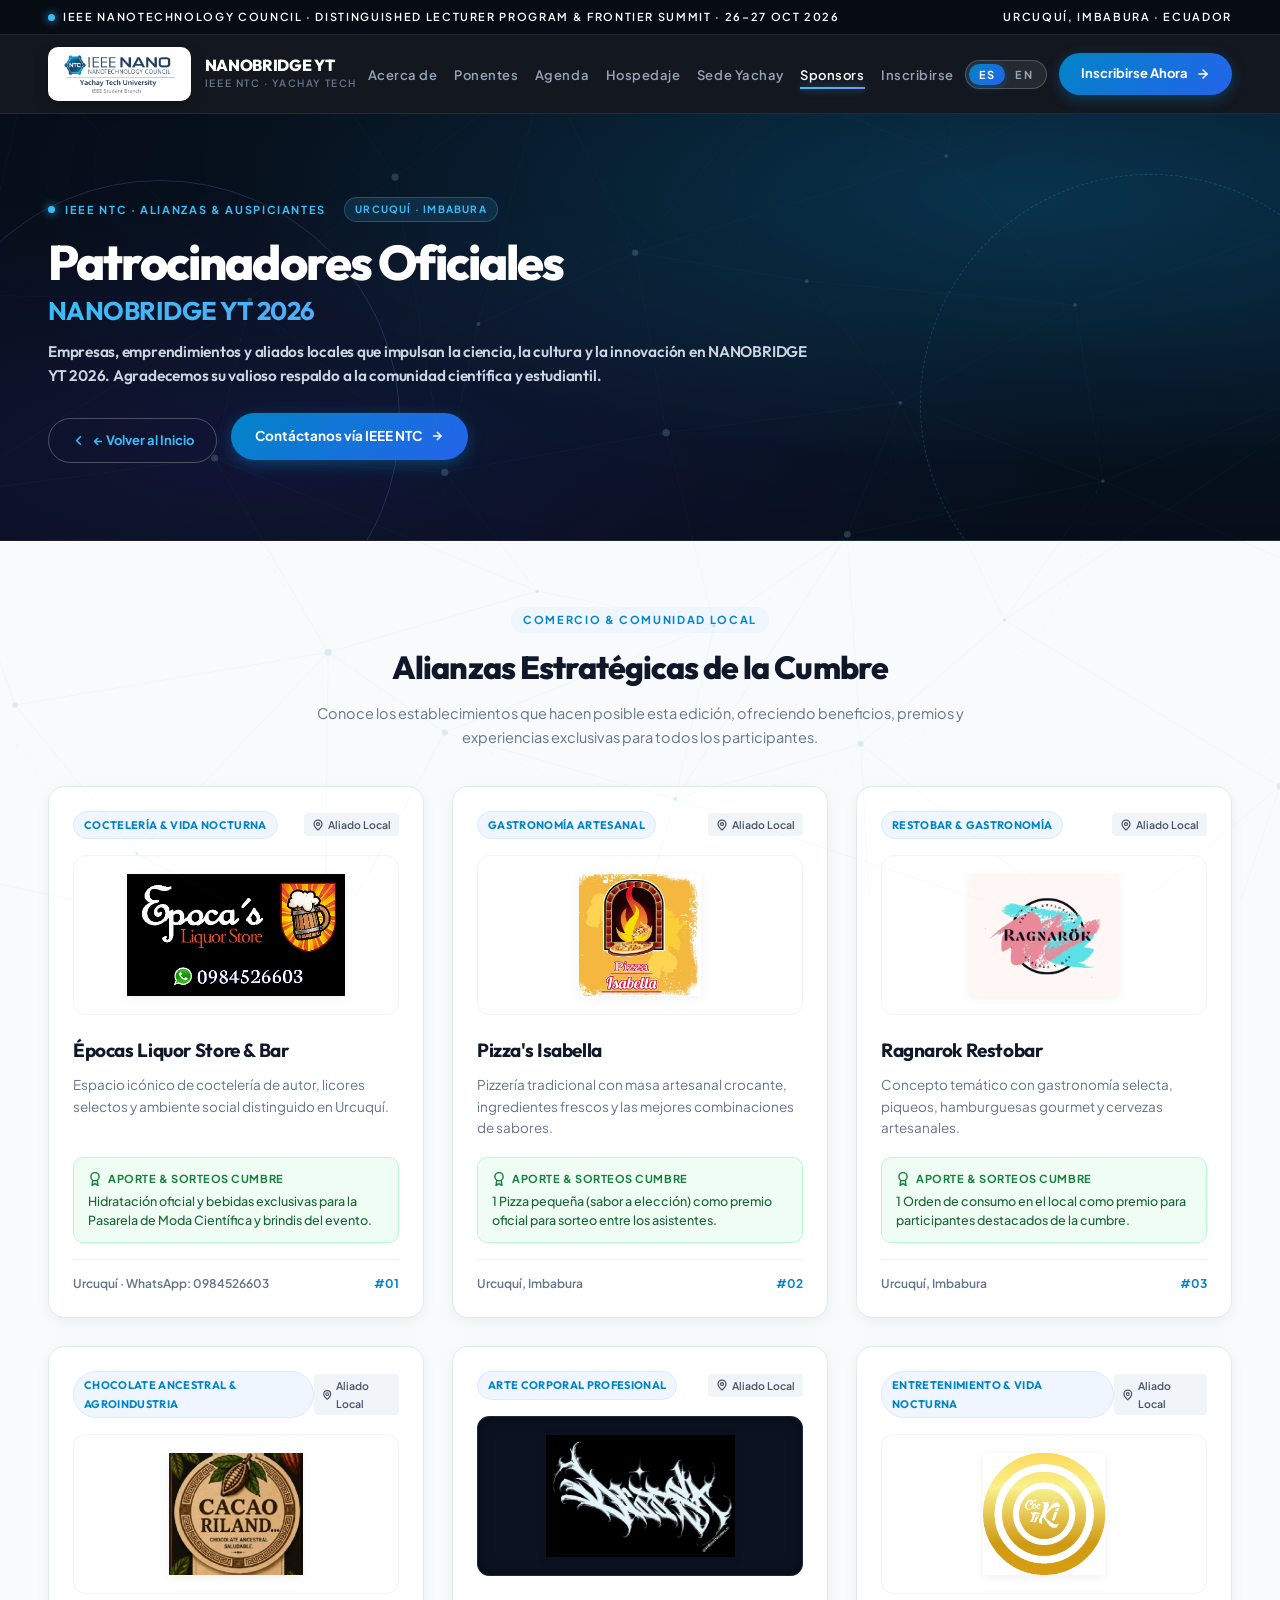
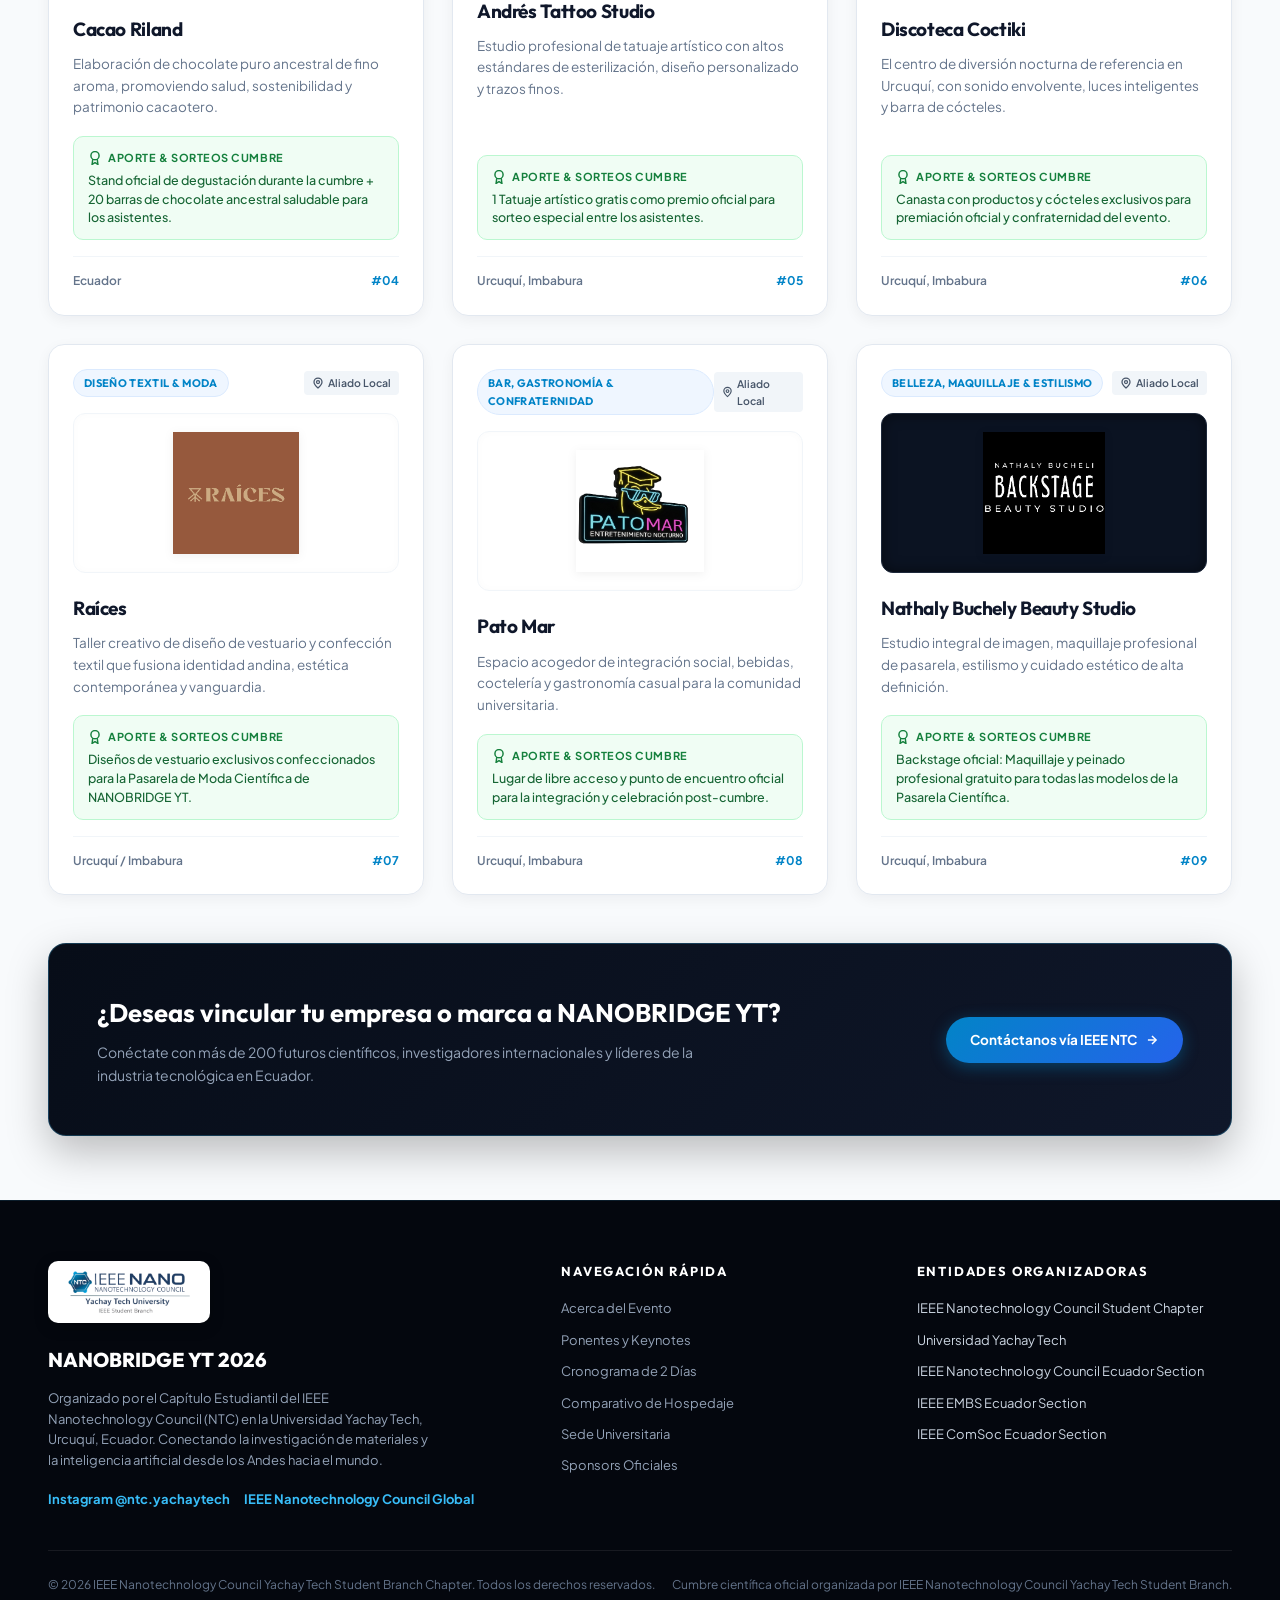
==== commit ab0fc908: "Replace emojis with vector icons in lodging benefits and add Pato Mar nightclub pass" ====
--- a/sponsors.html
+++ b/sponsors.html
@@ -13,7 +13,7 @@
   <link href="https://fonts.googleapis.com/css2?family=Outfit:wght@400;500;600;700;800&family=Plus+Jakarta+Sans:ital,wght@0,300;0,400;0,500;0,600;0,700;0,800;1,400&family=JetBrains+Mono:wght@400;500;600&display=swap" rel="stylesheet">
 
   <!-- Stylesheet -->
-  <link rel="stylesheet" href="styles.css?v=3.0">
+  <link rel="stylesheet" href="styles.css?v=3.1">
 
   <!-- Embedded Critical Styles for Instant, Cache-Proof Rendering -->
   <style>
@@ -862,6 +862,6 @@
   </footer>
 
   <!-- Main JavaScript File -->
-  <script src="main.js?v=3.0"></script>
+  <script src="main.js?v=3.1"></script>
 </body>
 </html>
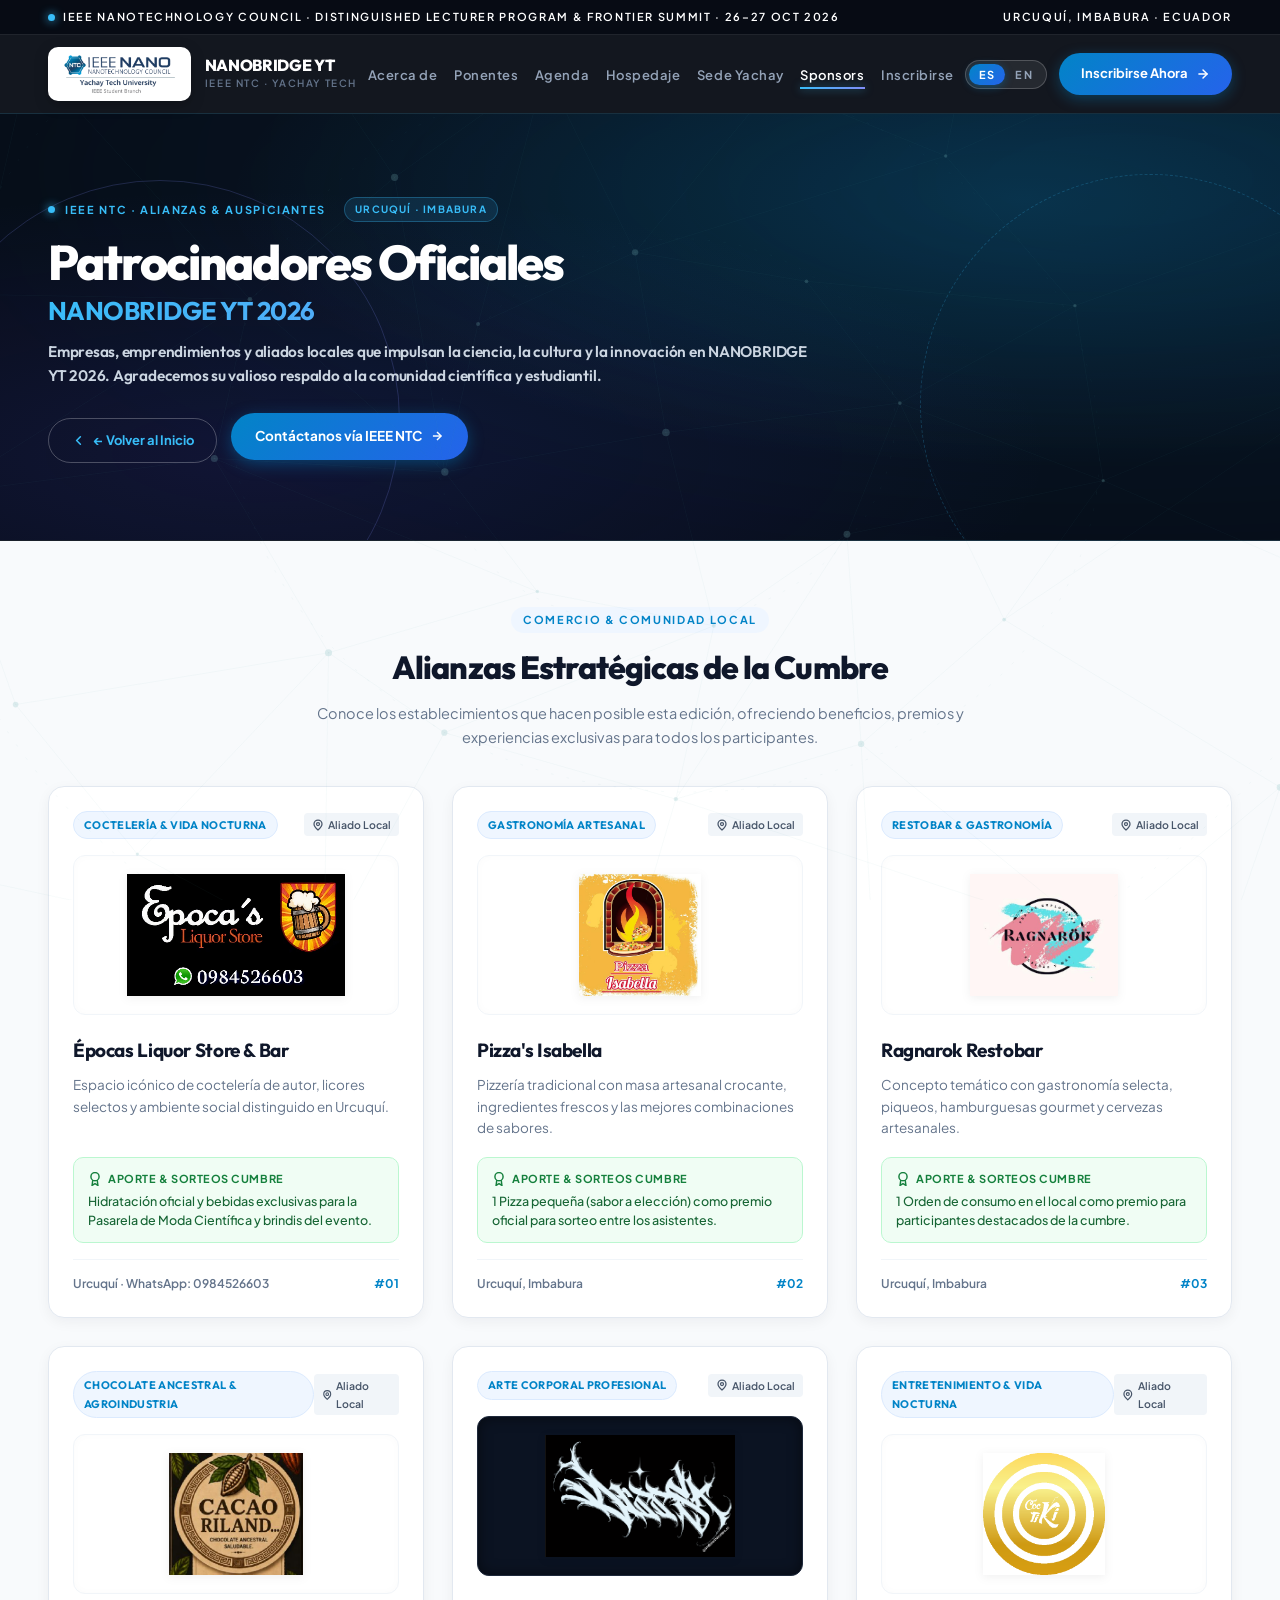
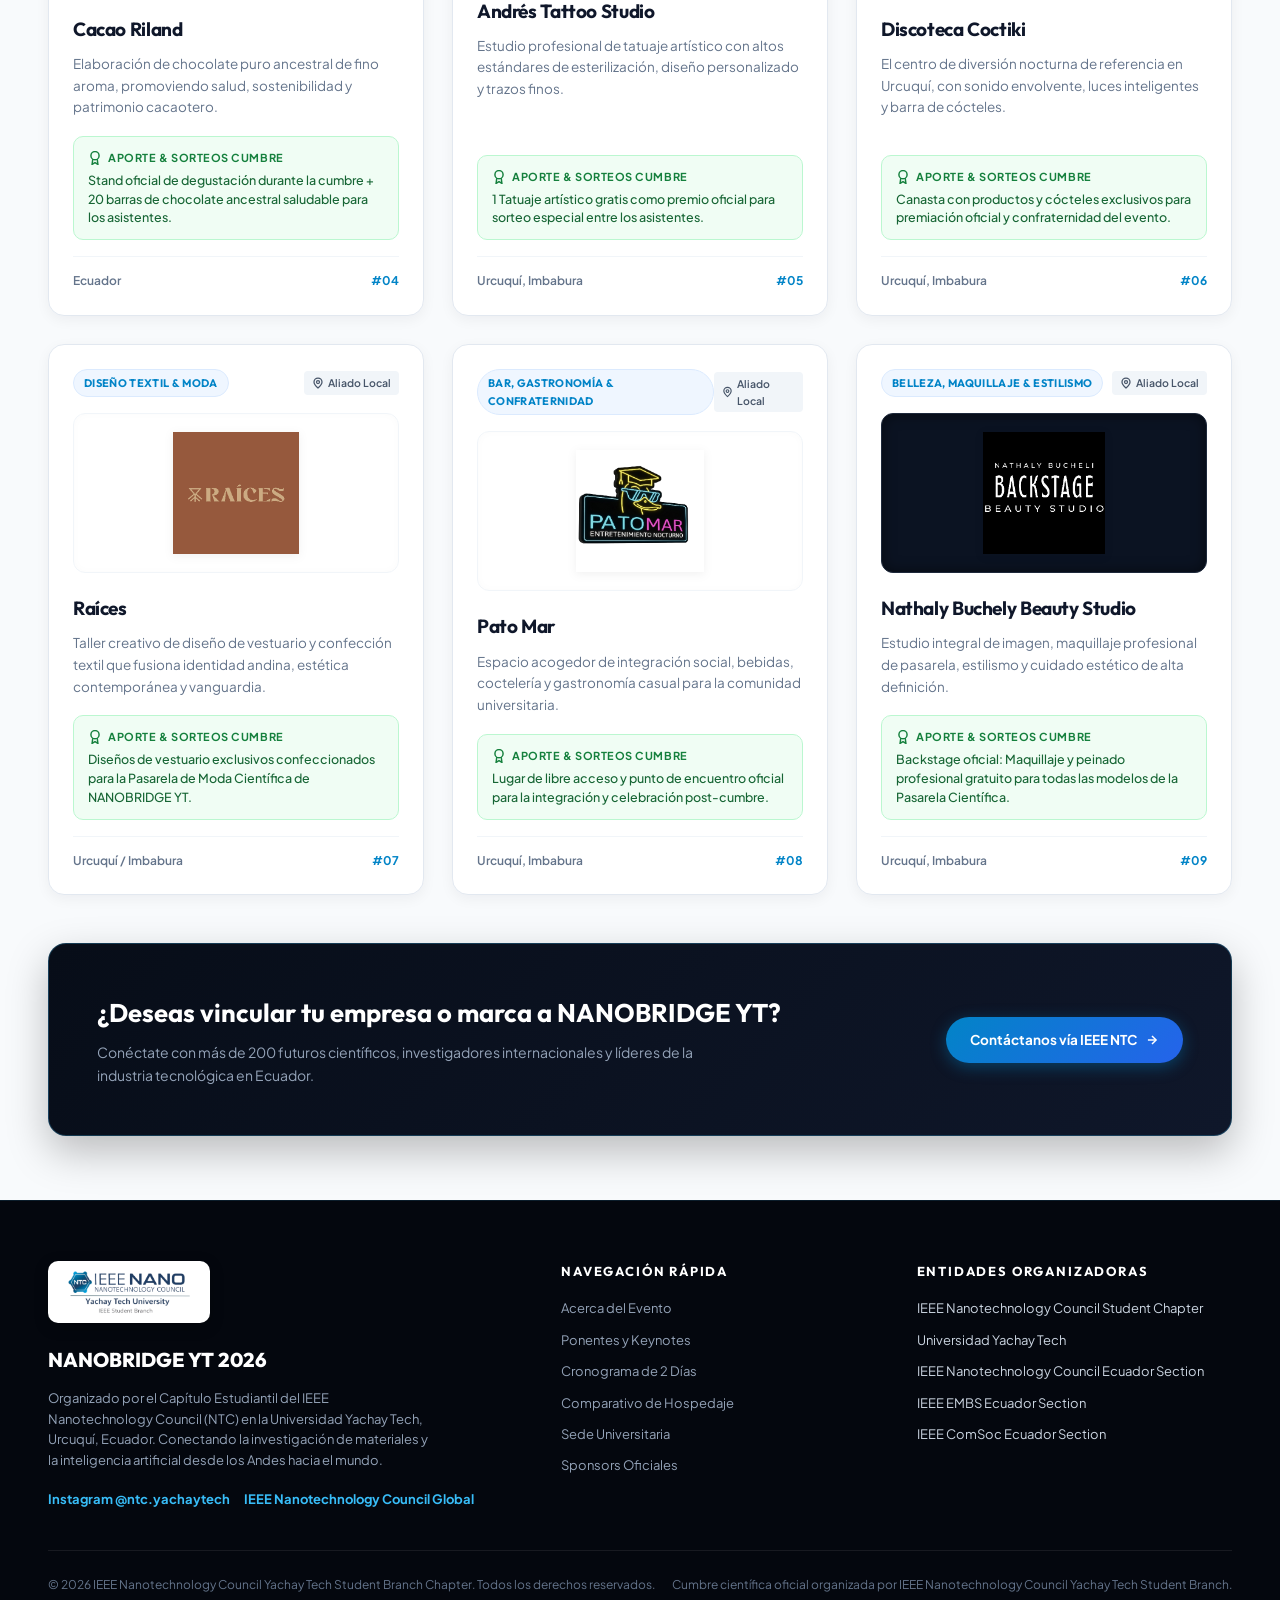
==== commit 77529f76: "Reconfigure agenda: swap Benjamin Pusay to Monday 14:30 and Andrey Mereshchenko to Tuesday 16:30; up" ====
--- a/sponsors.html
+++ b/sponsors.html
@@ -13,7 +13,7 @@
   <link href="https://fonts.googleapis.com/css2?family=Outfit:wght@400;500;600;700;800&family=Plus+Jakarta+Sans:ital,wght@0,300;0,400;0,500;0,600;0,700;0,800;1,400&family=JetBrains+Mono:wght@400;500;600&display=swap" rel="stylesheet">
 
   <!-- Stylesheet -->
-  <link rel="stylesheet" href="styles.css?v=3.1">
+  <link rel="stylesheet" href="styles.css?v=3.2">
 
   <!-- Embedded Critical Styles for Instant, Cache-Proof Rendering -->
   <style>
@@ -862,6 +862,6 @@
   </footer>
 
   <!-- Main JavaScript File -->
-  <script src="main.js?v=3.1"></script>
+  <script src="main.js?v=3.2"></script>
 </body>
 </html>
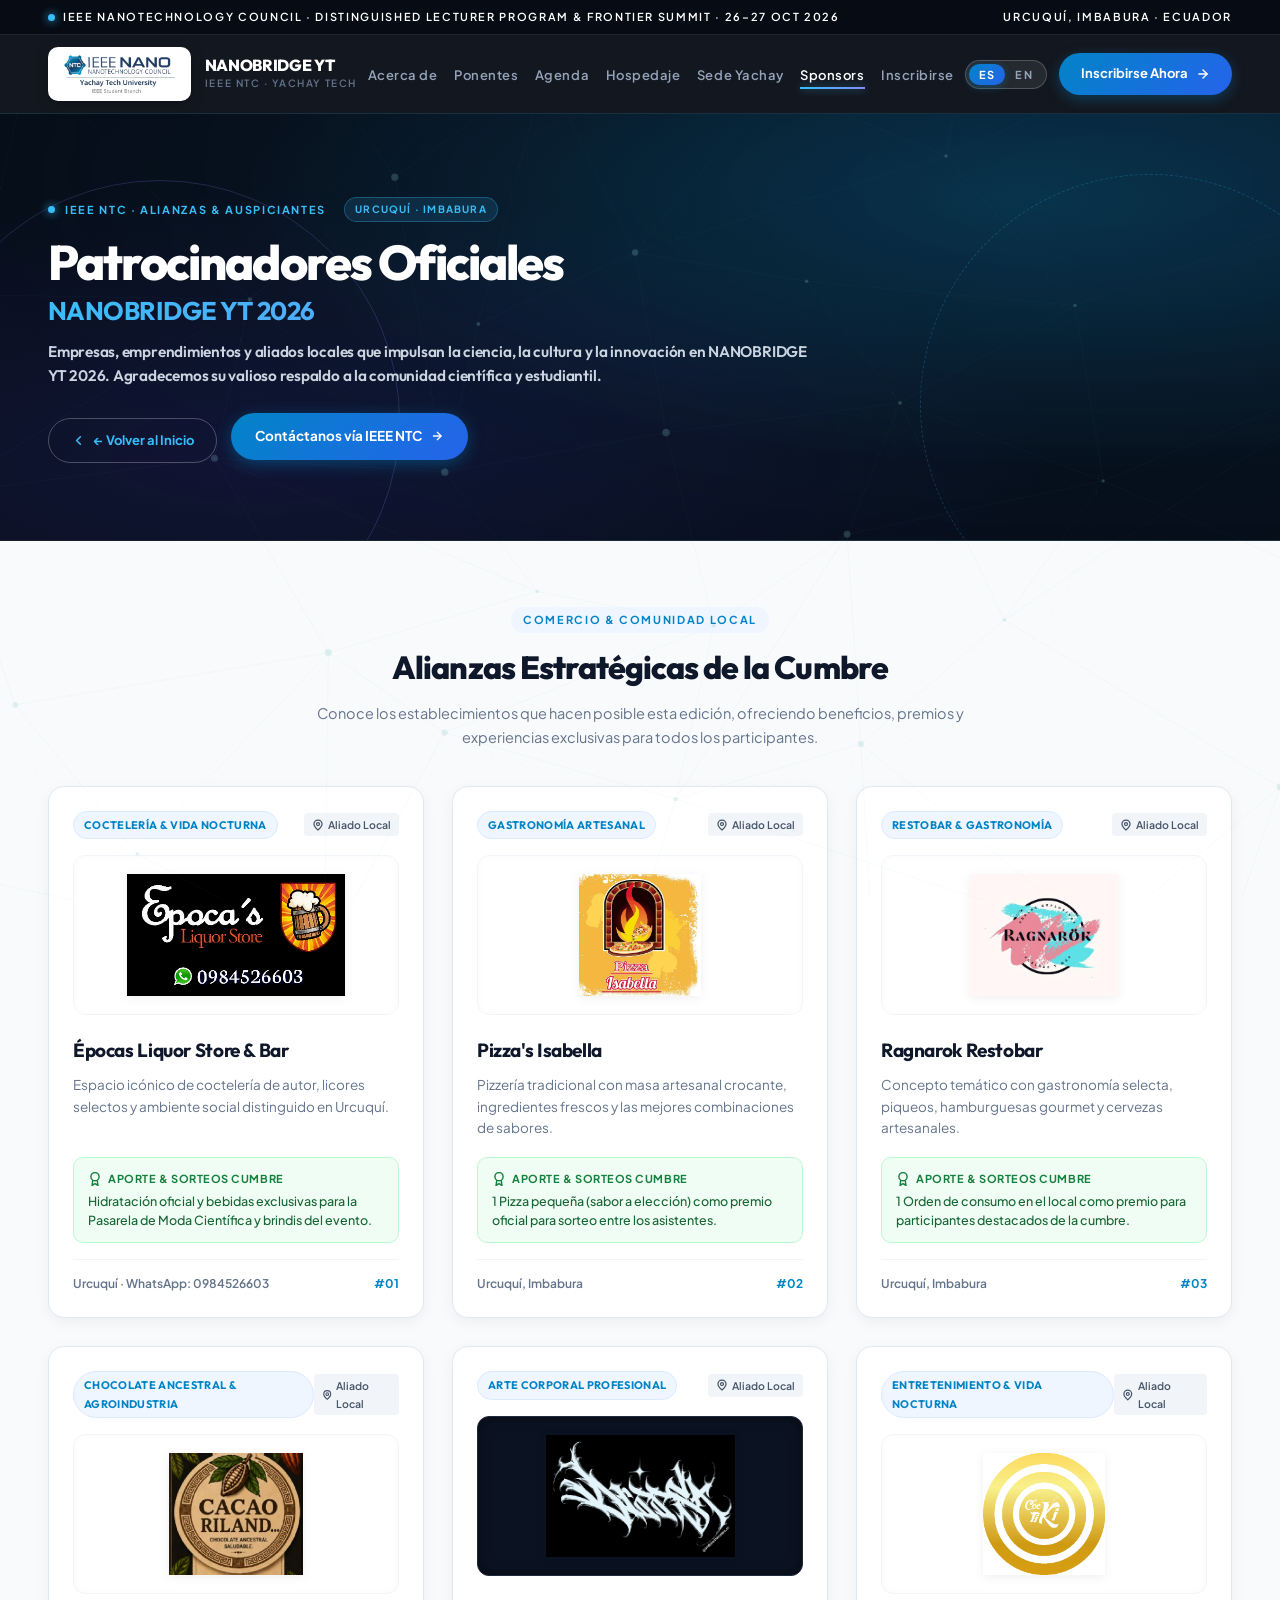
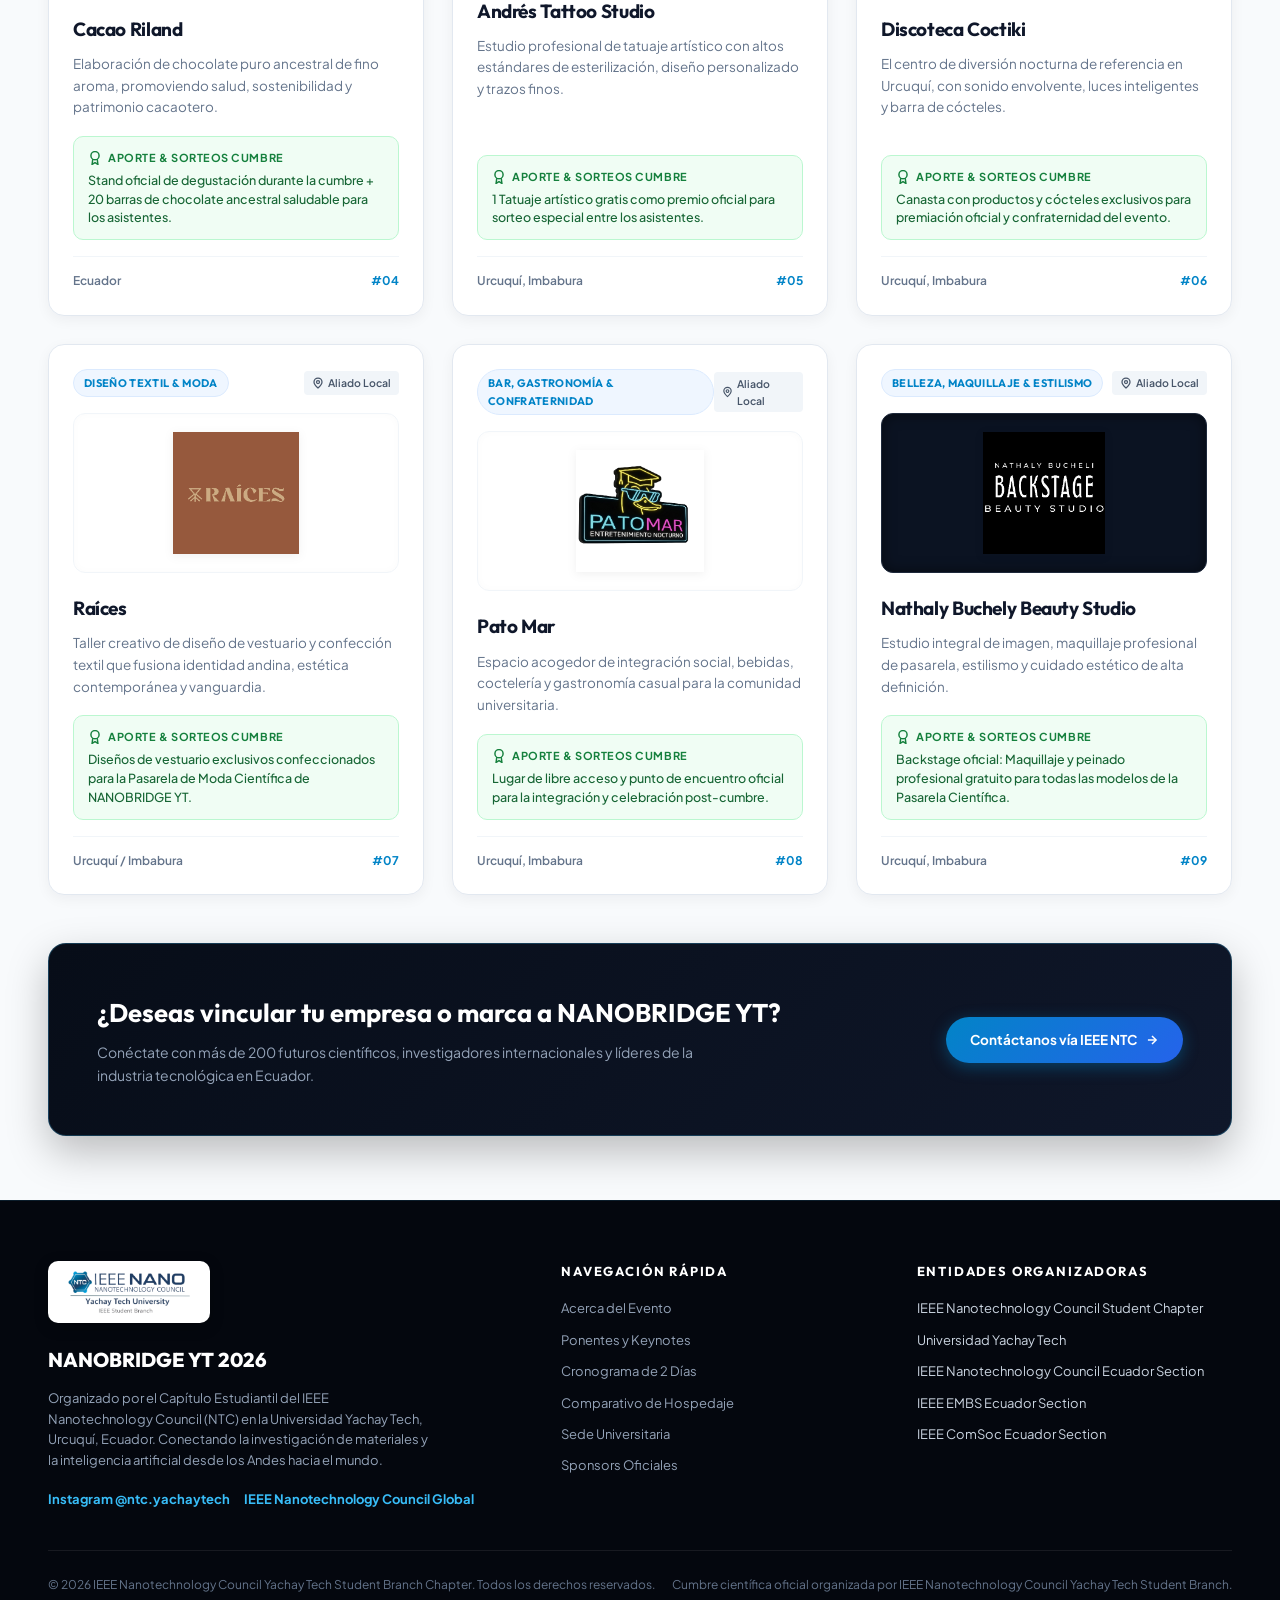
==== commit f15ca201: "Move Scientific Fashion Runway to Monday 18:00 and set Tuesday 17:30 as Official Closing Ceremony" ====
--- a/sponsors.html
+++ b/sponsors.html
@@ -13,7 +13,7 @@
   <link href="https://fonts.googleapis.com/css2?family=Outfit:wght@400;500;600;700;800&family=Plus+Jakarta+Sans:ital,wght@0,300;0,400;0,500;0,600;0,700;0,800;1,400&family=JetBrains+Mono:wght@400;500;600&display=swap" rel="stylesheet">
 
   <!-- Stylesheet -->
-  <link rel="stylesheet" href="styles.css?v=3.2">
+  <link rel="stylesheet" href="styles.css?v=3.3">
 
   <!-- Embedded Critical Styles for Instant, Cache-Proof Rendering -->
   <style>
@@ -862,6 +862,6 @@
   </footer>
 
   <!-- Main JavaScript File -->
-  <script src="main.js?v=3.2"></script>
+  <script src="main.js?v=3.3"></script>
 </body>
 </html>
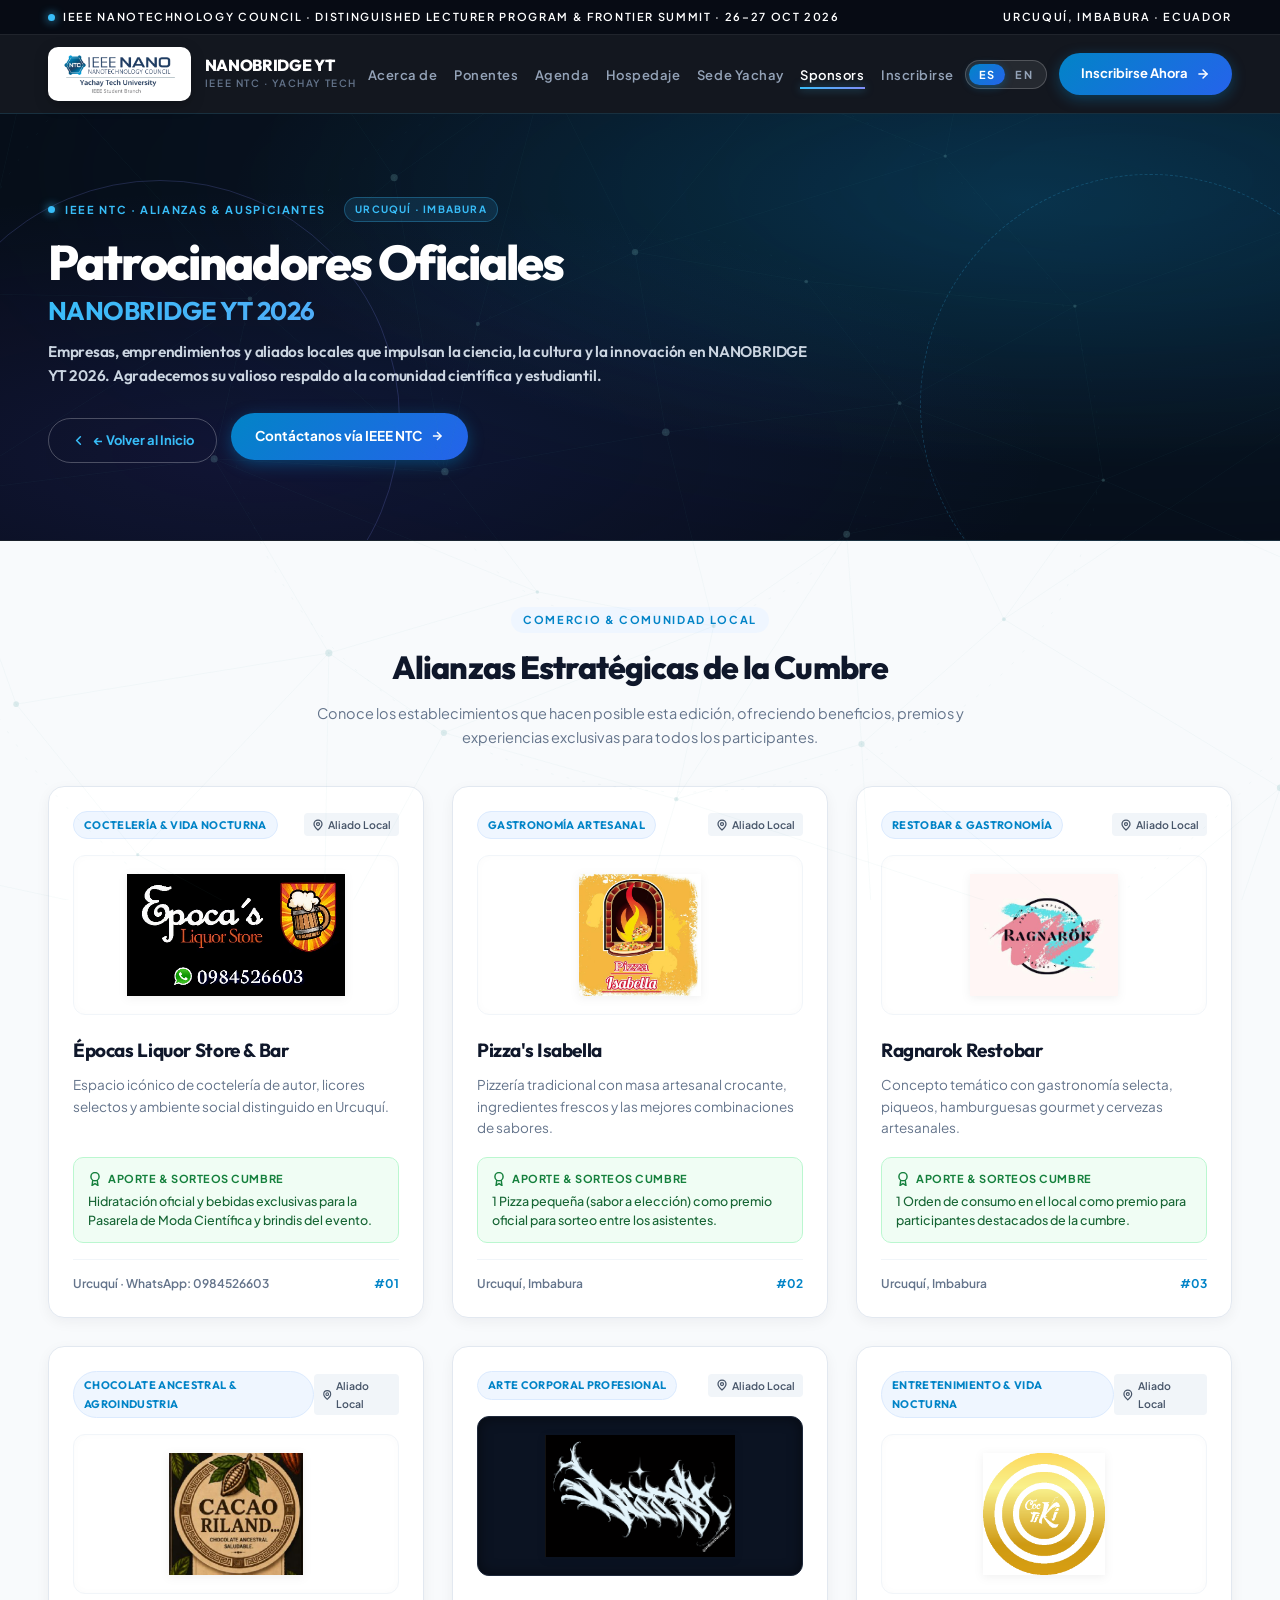
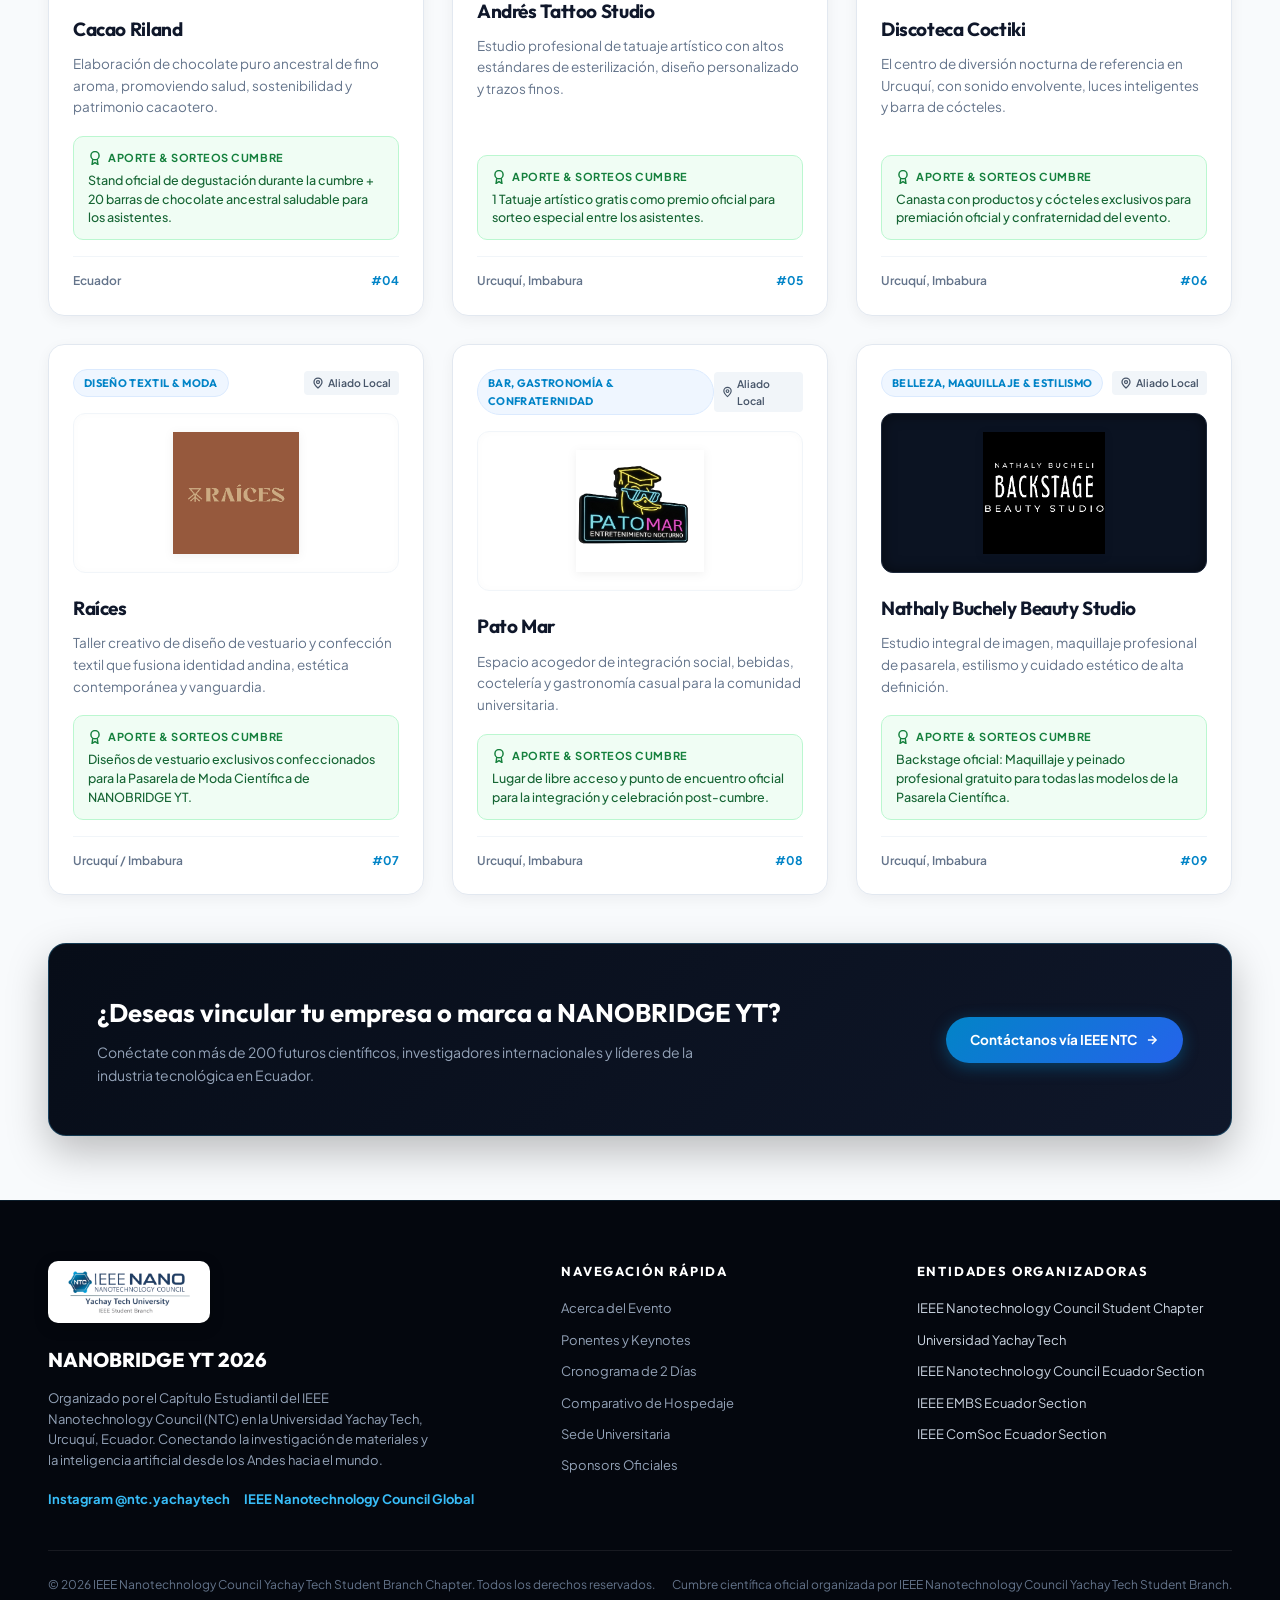
==== commit 8c204531: "Schedule update: Andrey Mereshchenko to Mon 14:30, Benjamin Pusay to Tue 14:30, Jhonny Chimborazo to" ====
--- a/sponsors.html
+++ b/sponsors.html
@@ -13,7 +13,7 @@
   <link href="https://fonts.googleapis.com/css2?family=Outfit:wght@400;500;600;700;800&family=Plus+Jakarta+Sans:ital,wght@0,300;0,400;0,500;0,600;0,700;0,800;1,400&family=JetBrains+Mono:wght@400;500;600&display=swap" rel="stylesheet">
 
   <!-- Stylesheet -->
-  <link rel="stylesheet" href="styles.css?v=3.3">
+  <link rel="stylesheet" href="styles.css?v=3.4">
 
   <!-- Embedded Critical Styles for Instant, Cache-Proof Rendering -->
   <style>
@@ -862,6 +862,6 @@
   </footer>
 
   <!-- Main JavaScript File -->
-  <script src="main.js?v=3.3"></script>
+  <script src="main.js?v=3.4"></script>
 </body>
 </html>
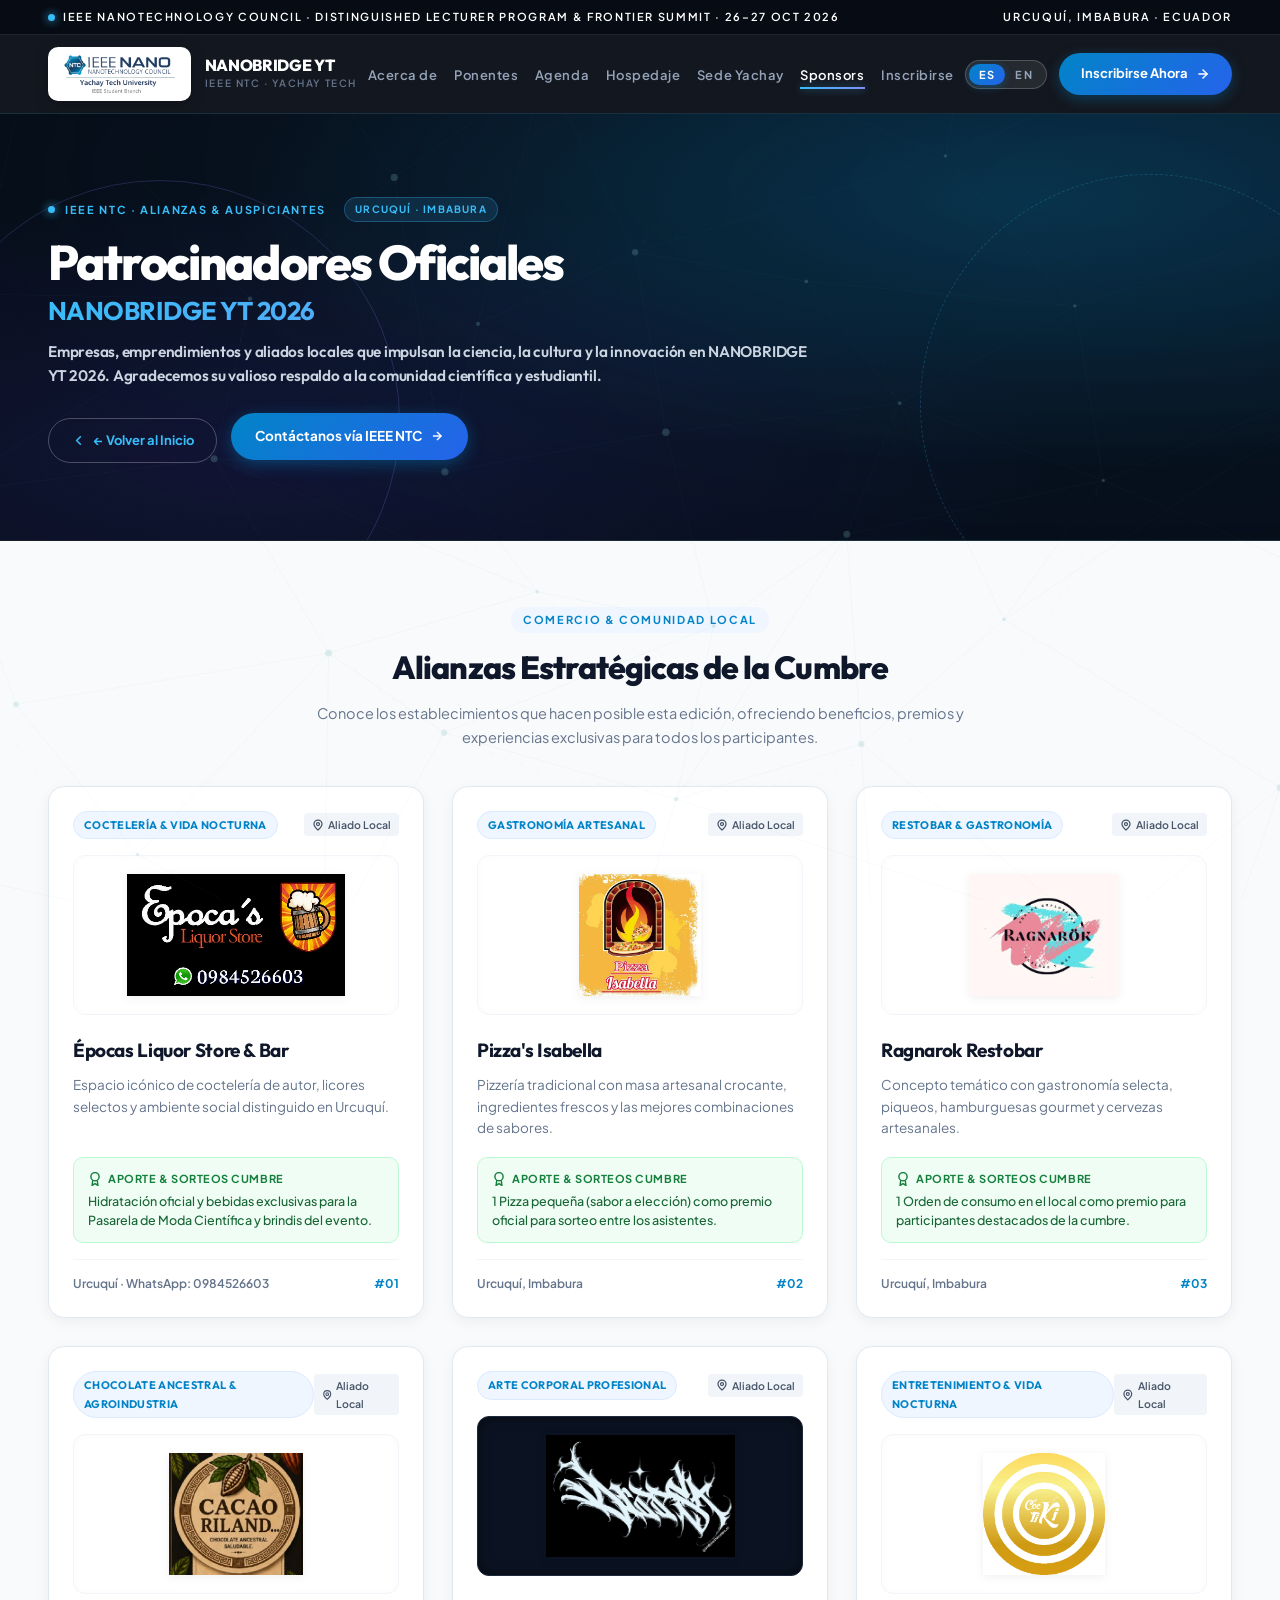
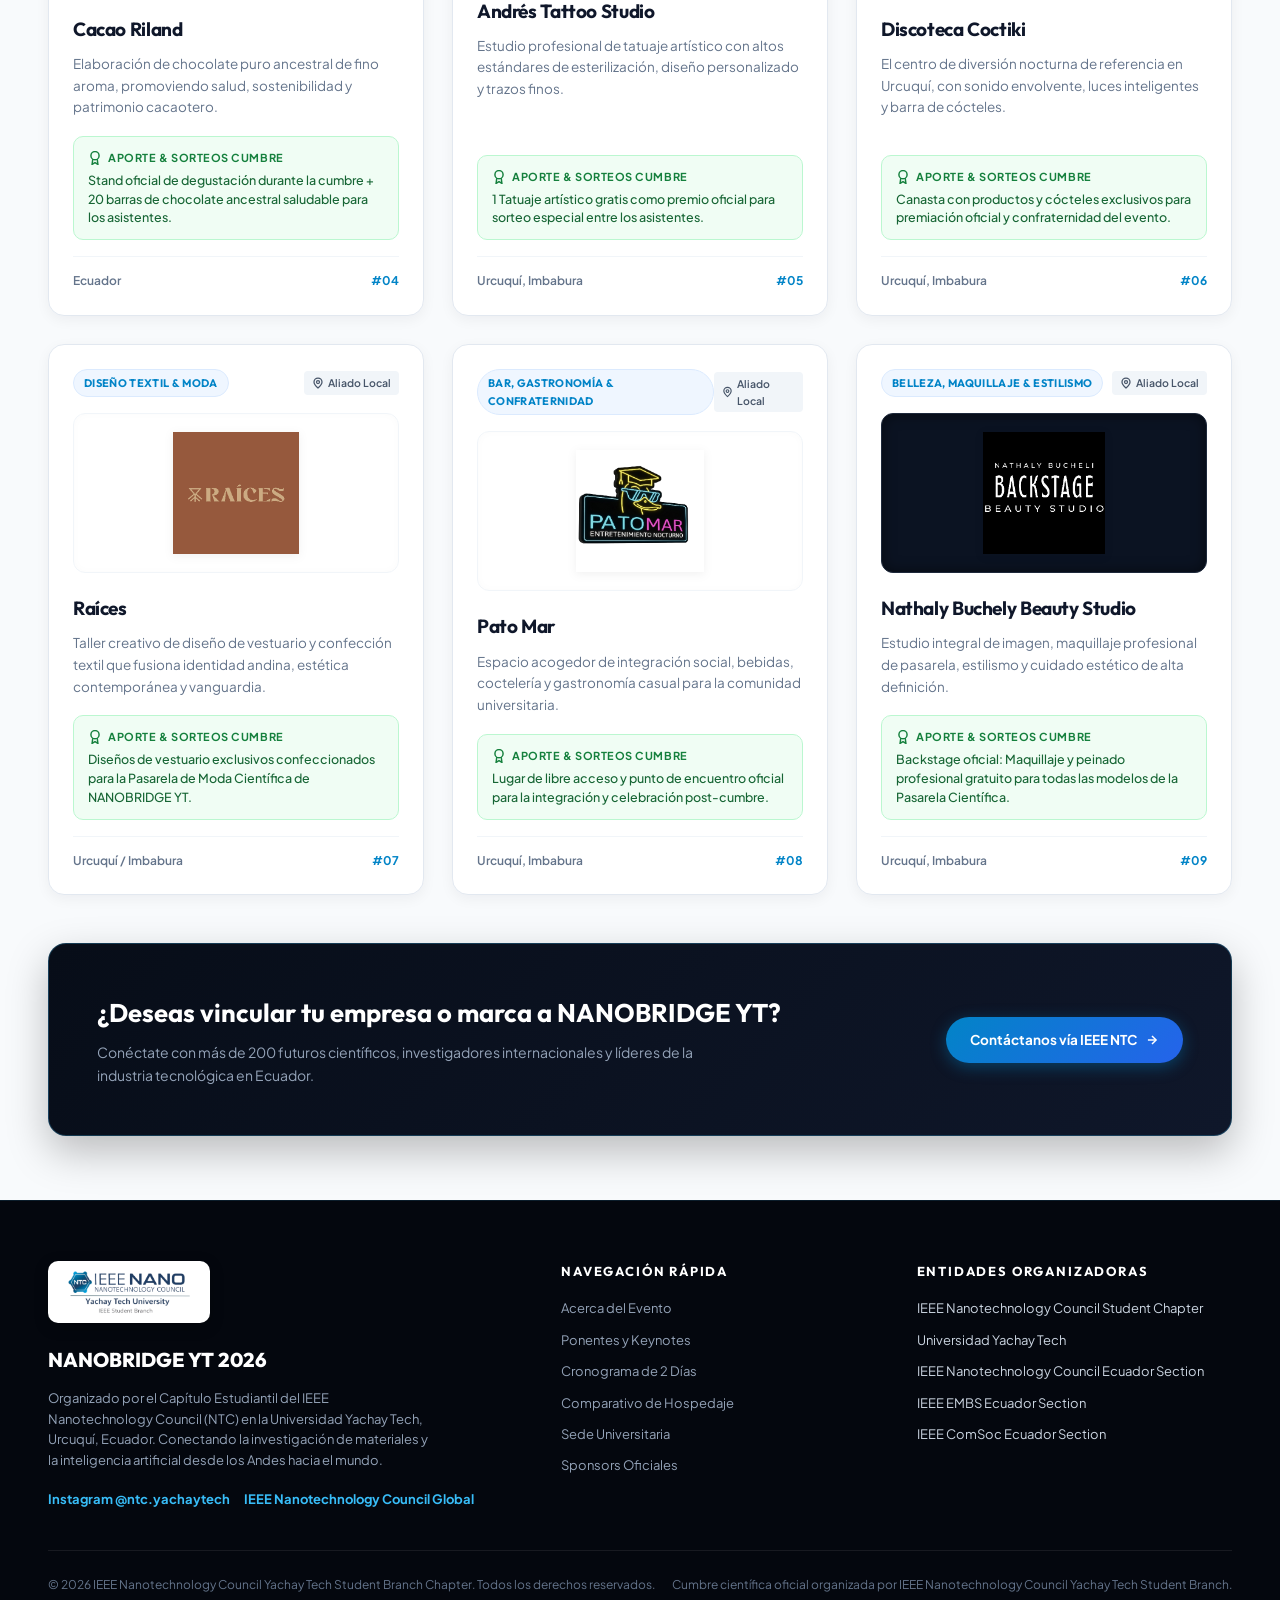
==== commit 0a4c6de4: "Schedule update: Swap Day 2 Premiacion to 14:30-15:00 and Benjamin Pusay to 15:00-16:00" ====
--- a/sponsors.html
+++ b/sponsors.html
@@ -13,7 +13,7 @@
   <link href="https://fonts.googleapis.com/css2?family=Outfit:wght@400;500;600;700;800&family=Plus+Jakarta+Sans:ital,wght@0,300;0,400;0,500;0,600;0,700;0,800;1,400&family=JetBrains+Mono:wght@400;500;600&display=swap" rel="stylesheet">
 
   <!-- Stylesheet -->
-  <link rel="stylesheet" href="styles.css?v=3.4">
+  <link rel="stylesheet" href="styles.css?v=3.5">
 
   <!-- Embedded Critical Styles for Instant, Cache-Proof Rendering -->
   <style>
@@ -862,6 +862,6 @@
   </footer>
 
   <!-- Main JavaScript File -->
-  <script src="main.js?v=3.4"></script>
+  <script src="main.js?v=3.5"></script>
 </body>
 </html>
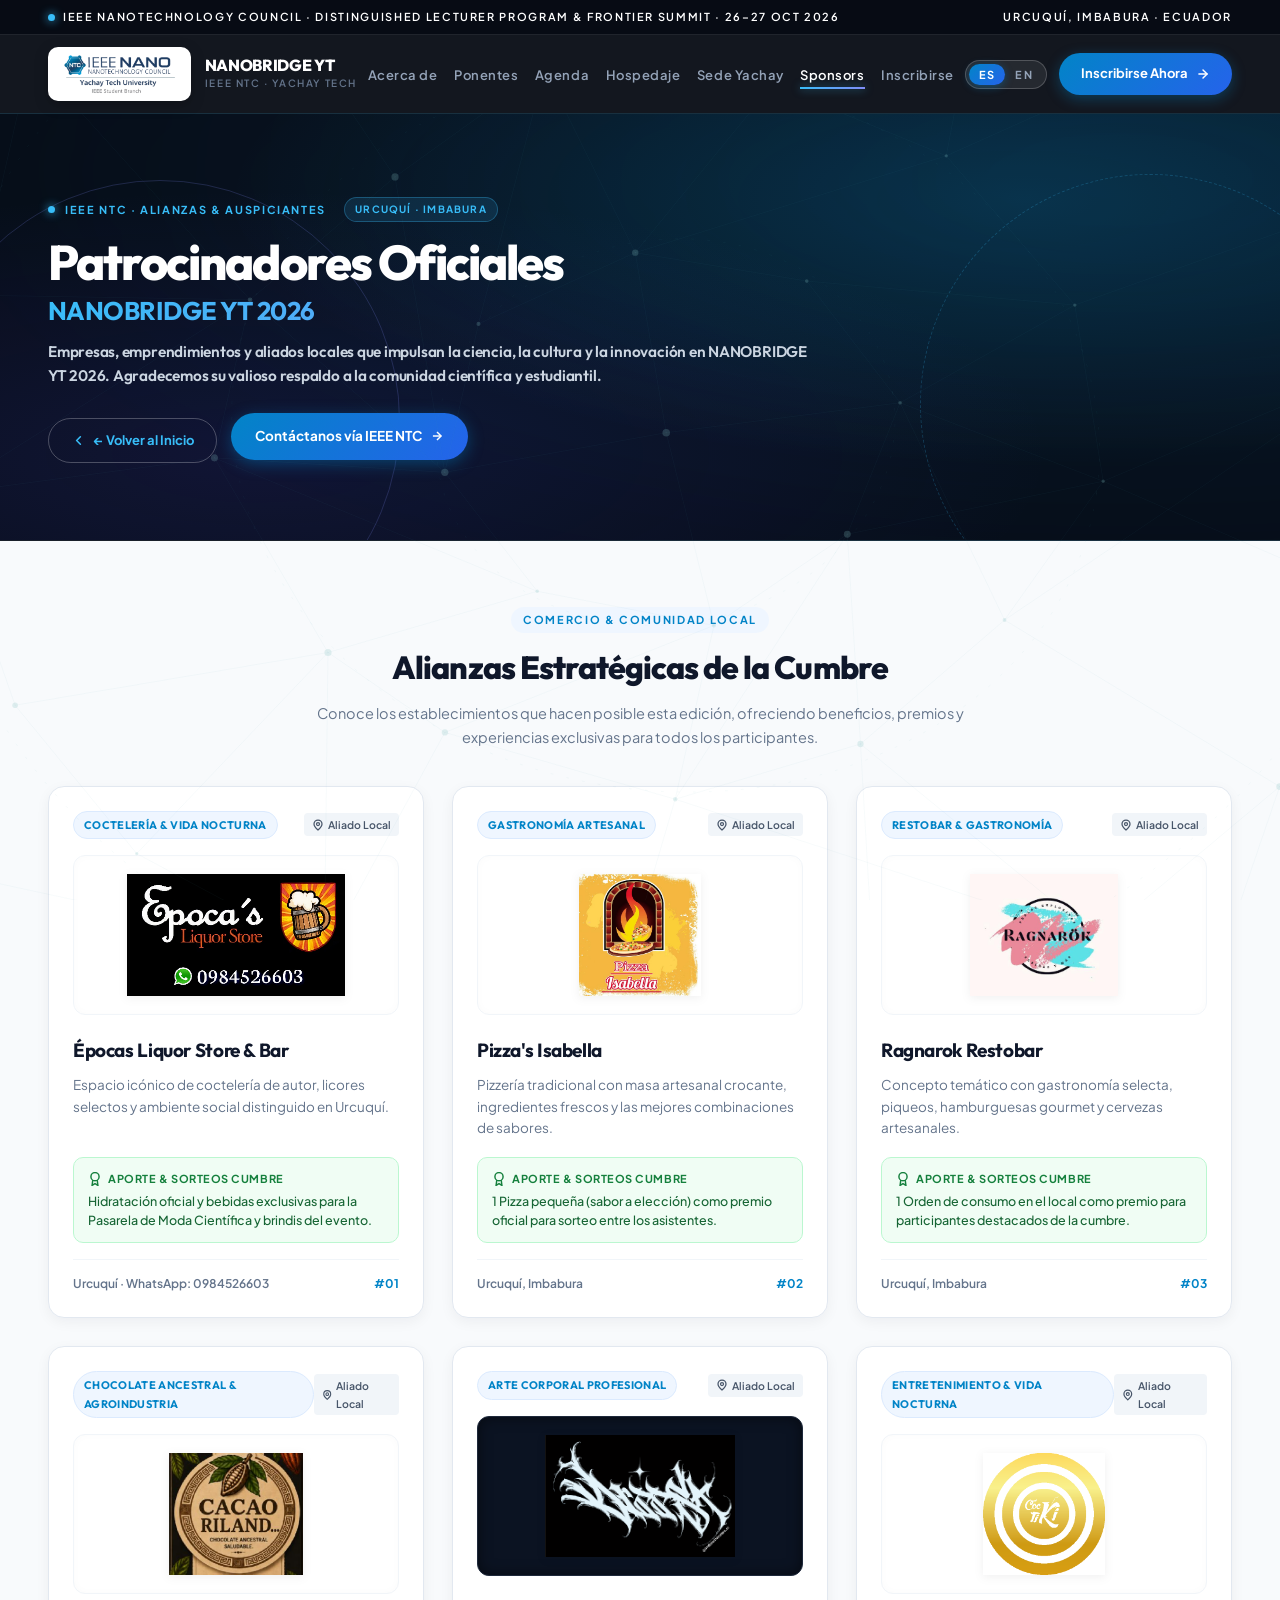
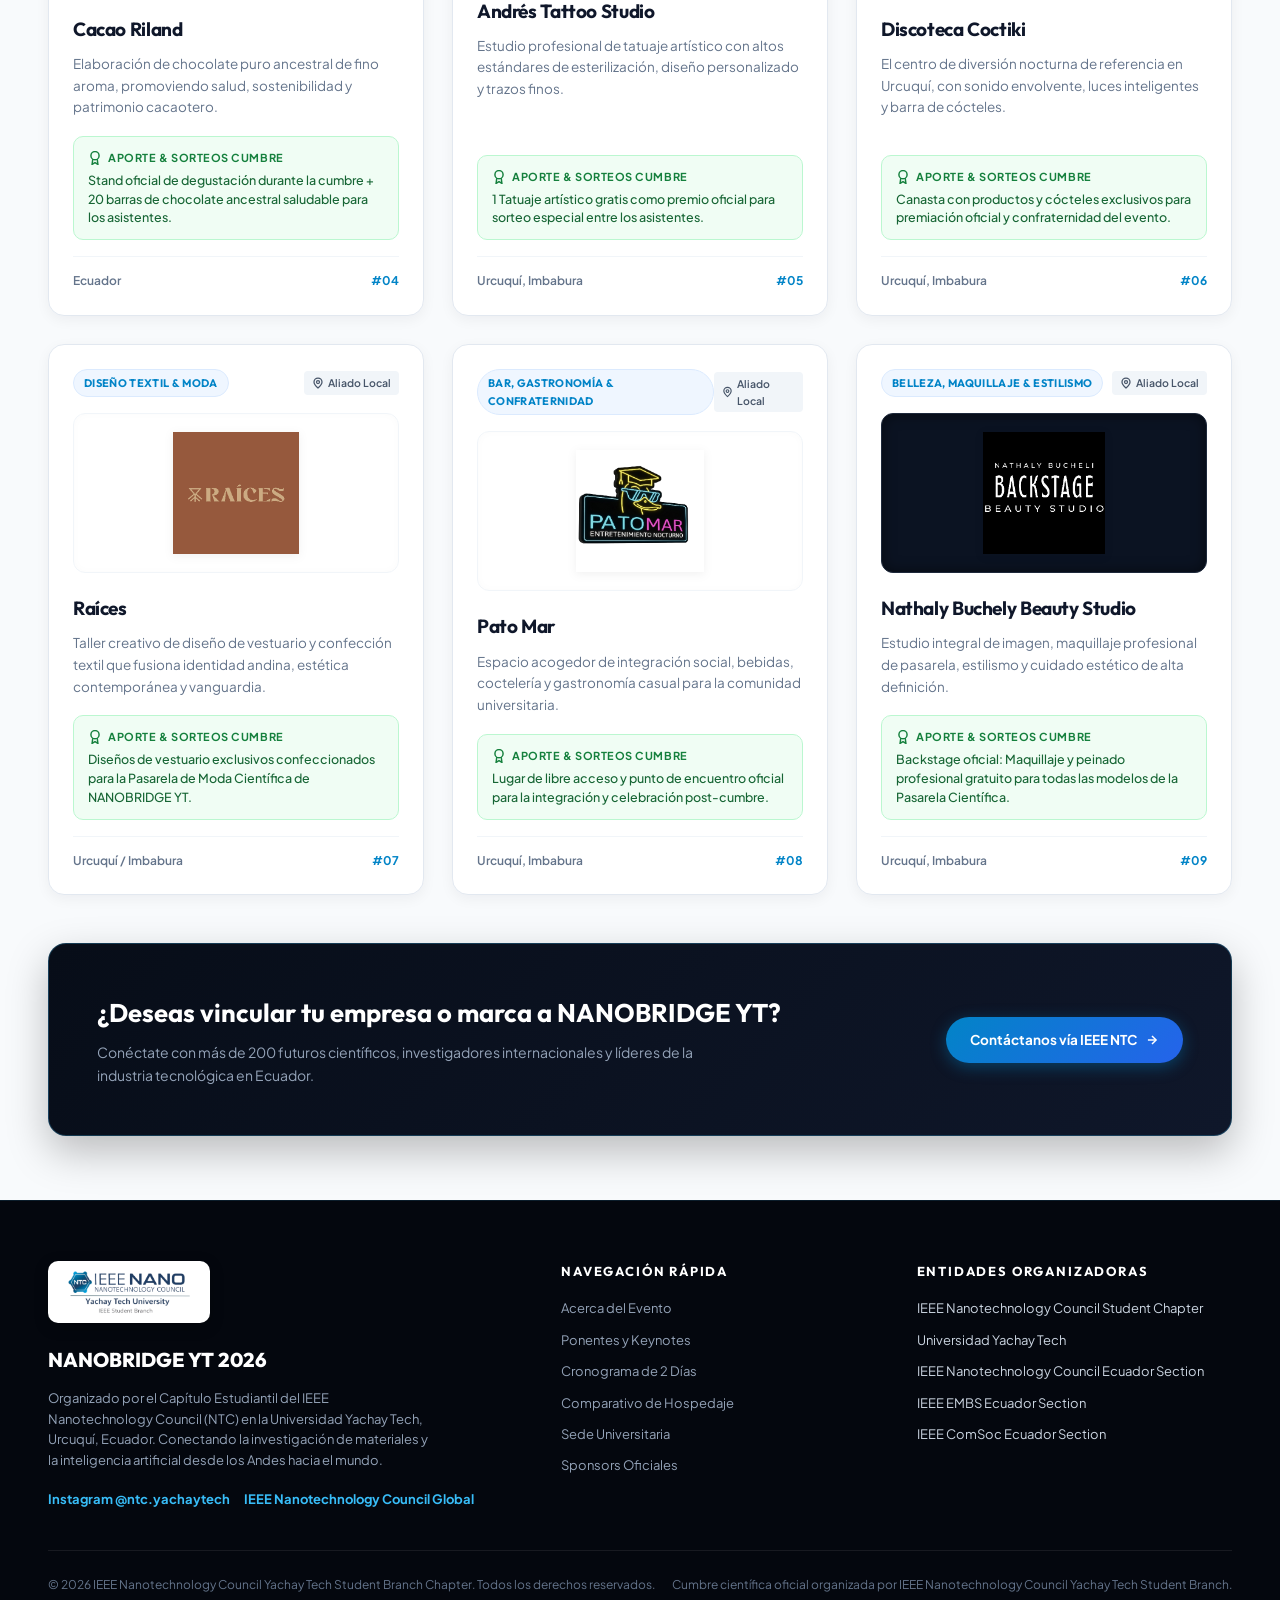
==== commit 149a02b5: "Update schedule: Club de Danza moved to Day 2 11:00-11:10, Jhonny Chimborazo to Day 2 14:30-15:30, B" ====
--- a/sponsors.html
+++ b/sponsors.html
@@ -13,7 +13,7 @@
   <link href="https://fonts.googleapis.com/css2?family=Outfit:wght@400;500;600;700;800&family=Plus+Jakarta+Sans:ital,wght@0,300;0,400;0,500;0,600;0,700;0,800;1,400&family=JetBrains+Mono:wght@400;500;600&display=swap" rel="stylesheet">
 
   <!-- Stylesheet -->
-  <link rel="stylesheet" href="styles.css?v=3.5">
+  <link rel="stylesheet" href="styles.css?v=3.6">
 
   <!-- Embedded Critical Styles for Instant, Cache-Proof Rendering -->
   <style>
@@ -862,6 +862,6 @@
   </footer>
 
   <!-- Main JavaScript File -->
-  <script src="main.js?v=3.5"></script>
+  <script src="main.js?v=3.6"></script>
 </body>
 </html>
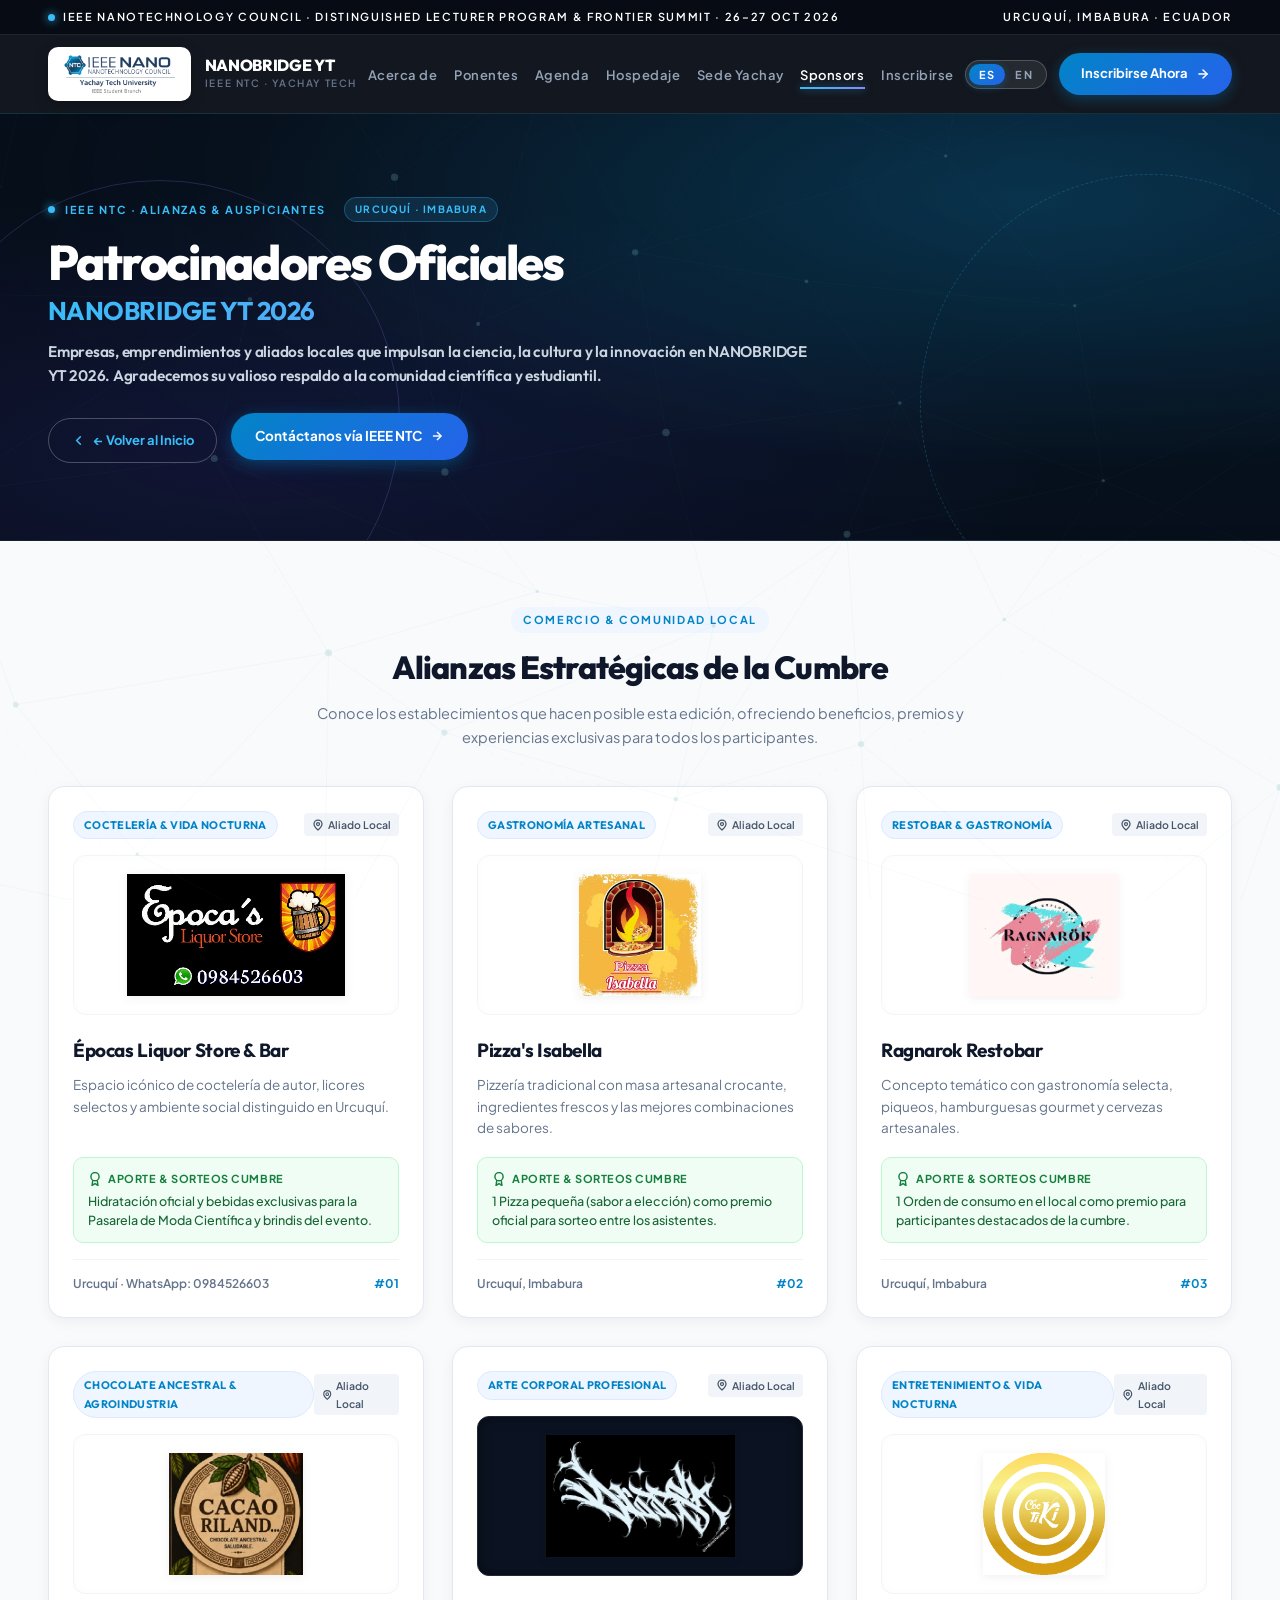
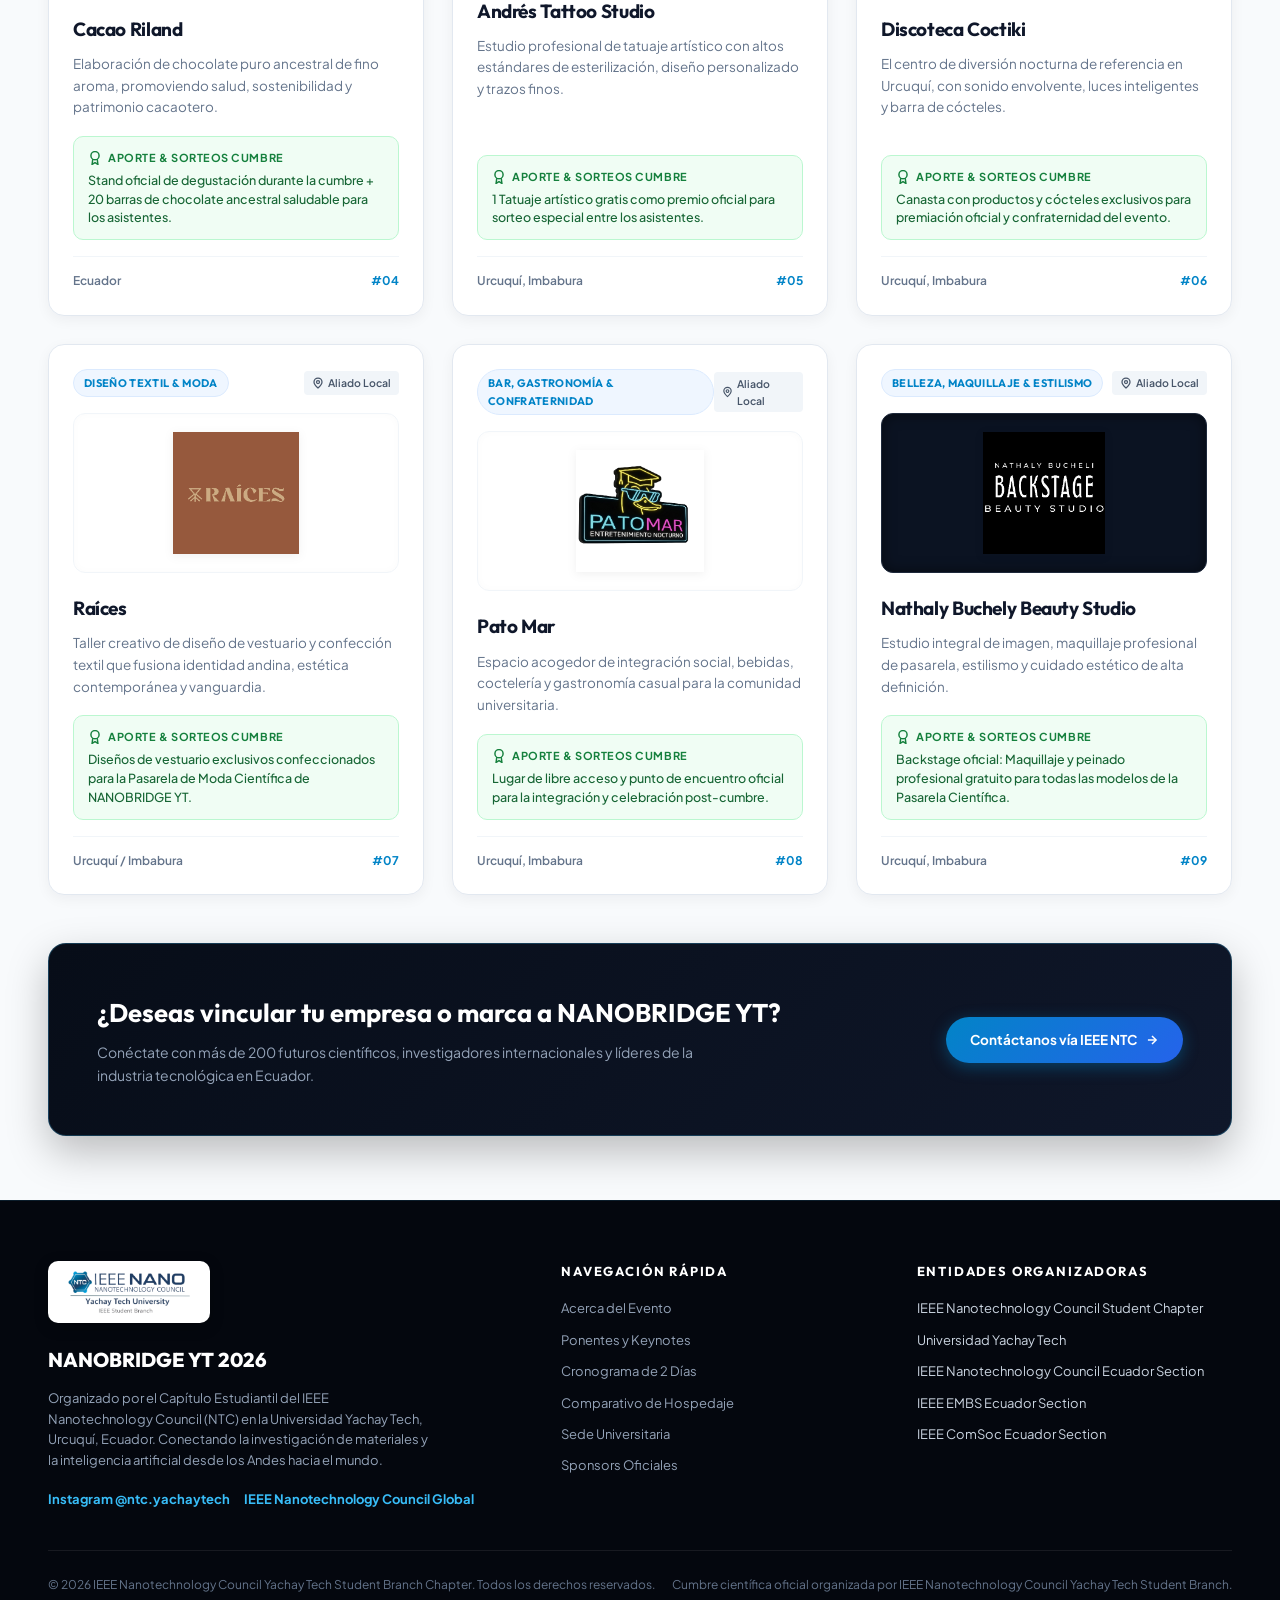
==== commit d9fecaf1: "Schedule update: Day 2 lunch 13:00-14:00, recognition ceremony 14:00-14:30, closing ceremony 16:30-1" ====
--- a/sponsors.html
+++ b/sponsors.html
@@ -13,7 +13,7 @@
   <link href="https://fonts.googleapis.com/css2?family=Outfit:wght@400;500;600;700;800&family=Plus+Jakarta+Sans:ital,wght@0,300;0,400;0,500;0,600;0,700;0,800;1,400&family=JetBrains+Mono:wght@400;500;600&display=swap" rel="stylesheet">
 
   <!-- Stylesheet -->
-  <link rel="stylesheet" href="styles.css?v=3.6">
+  <link rel="stylesheet" href="styles.css?v=3.7">
 
   <!-- Embedded Critical Styles for Instant, Cache-Proof Rendering -->
   <style>
@@ -862,6 +862,6 @@
   </footer>
 
   <!-- Main JavaScript File -->
-  <script src="main.js?v=3.6"></script>
+  <script src="main.js?v=3.7"></script>
 </body>
 </html>
